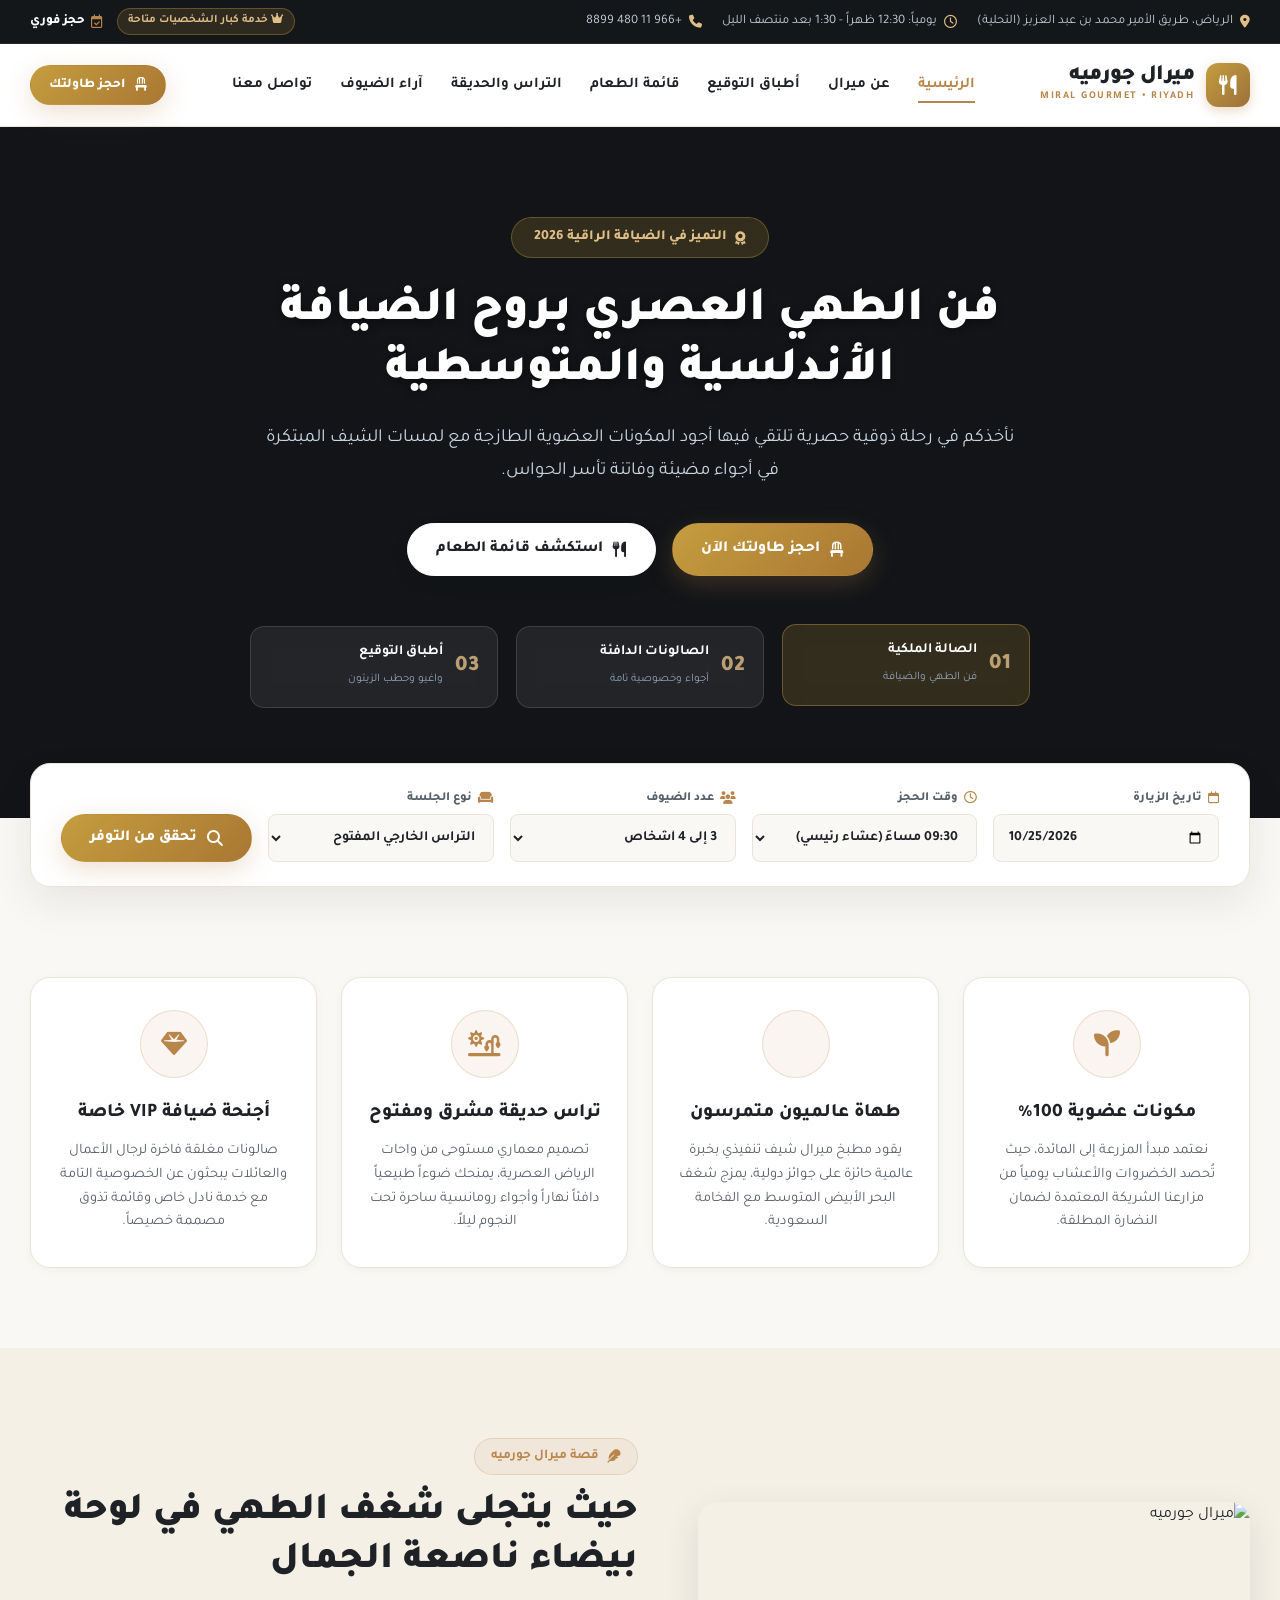
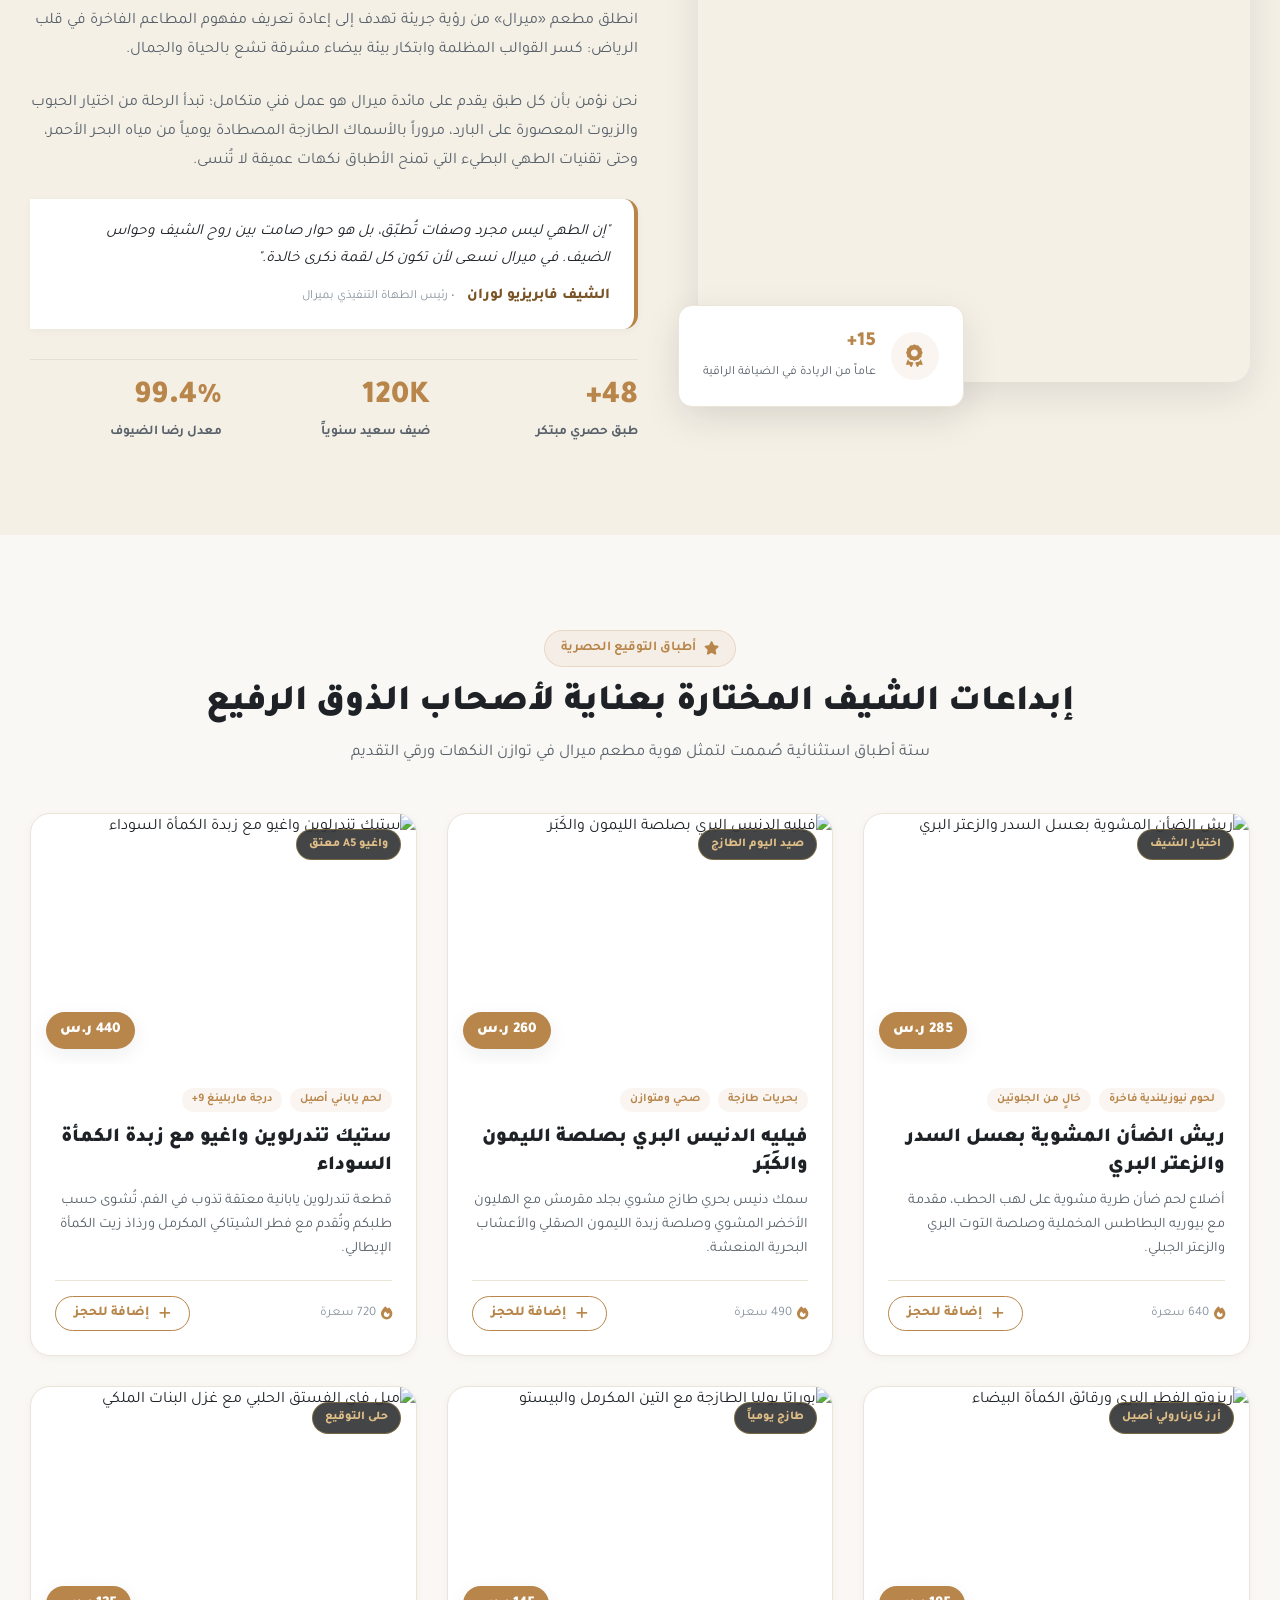
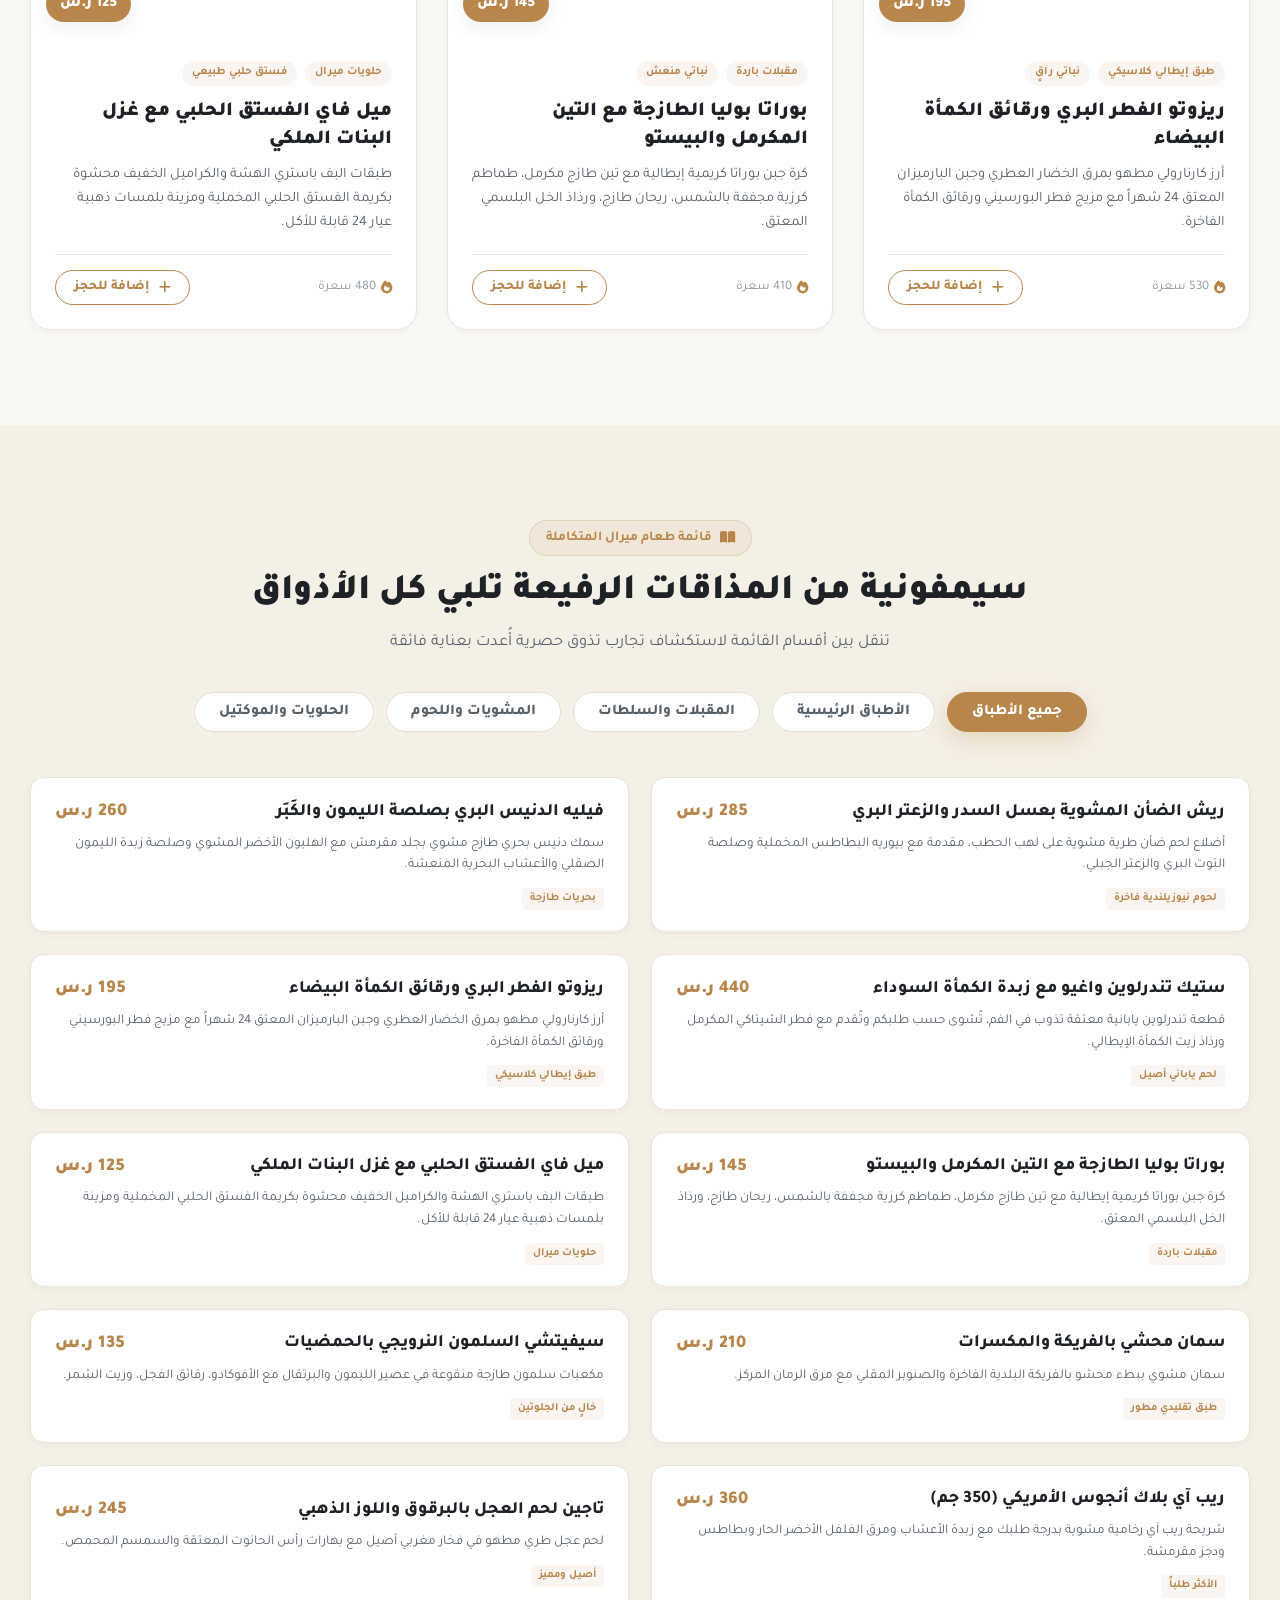
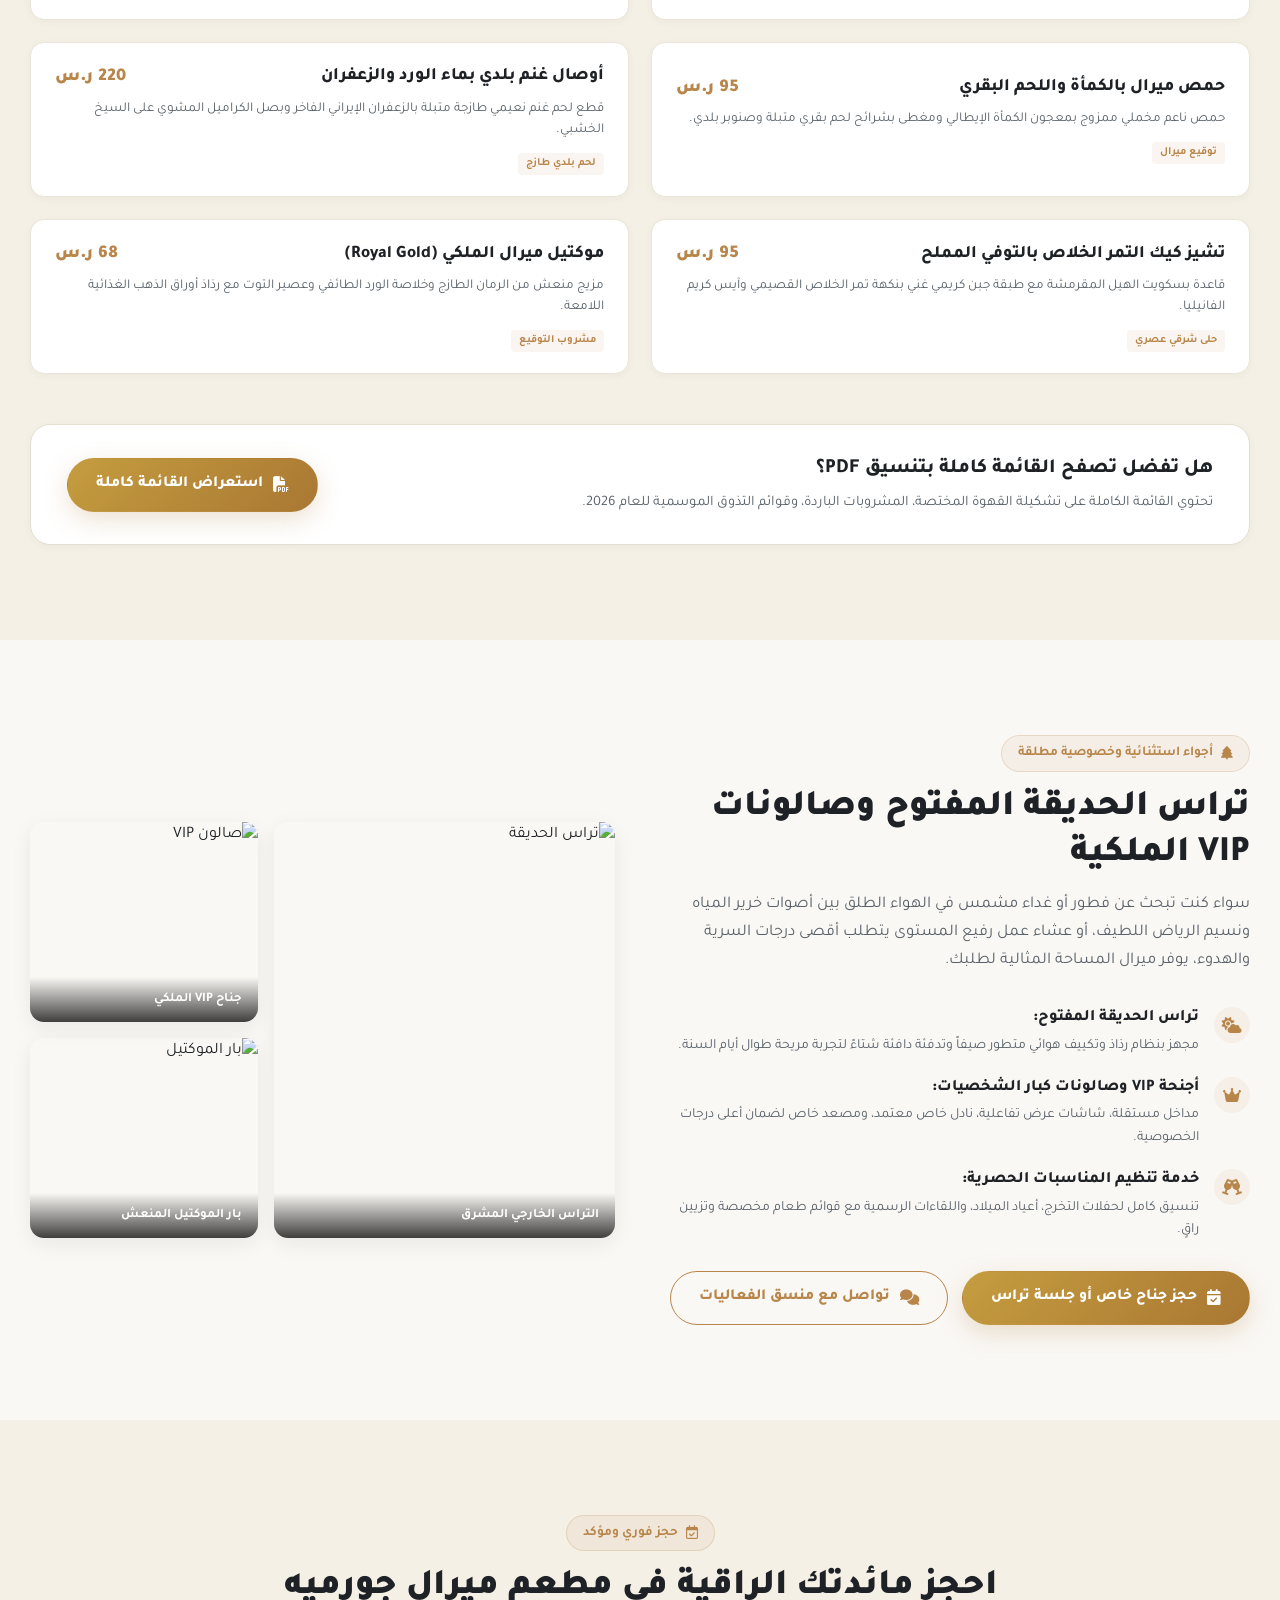
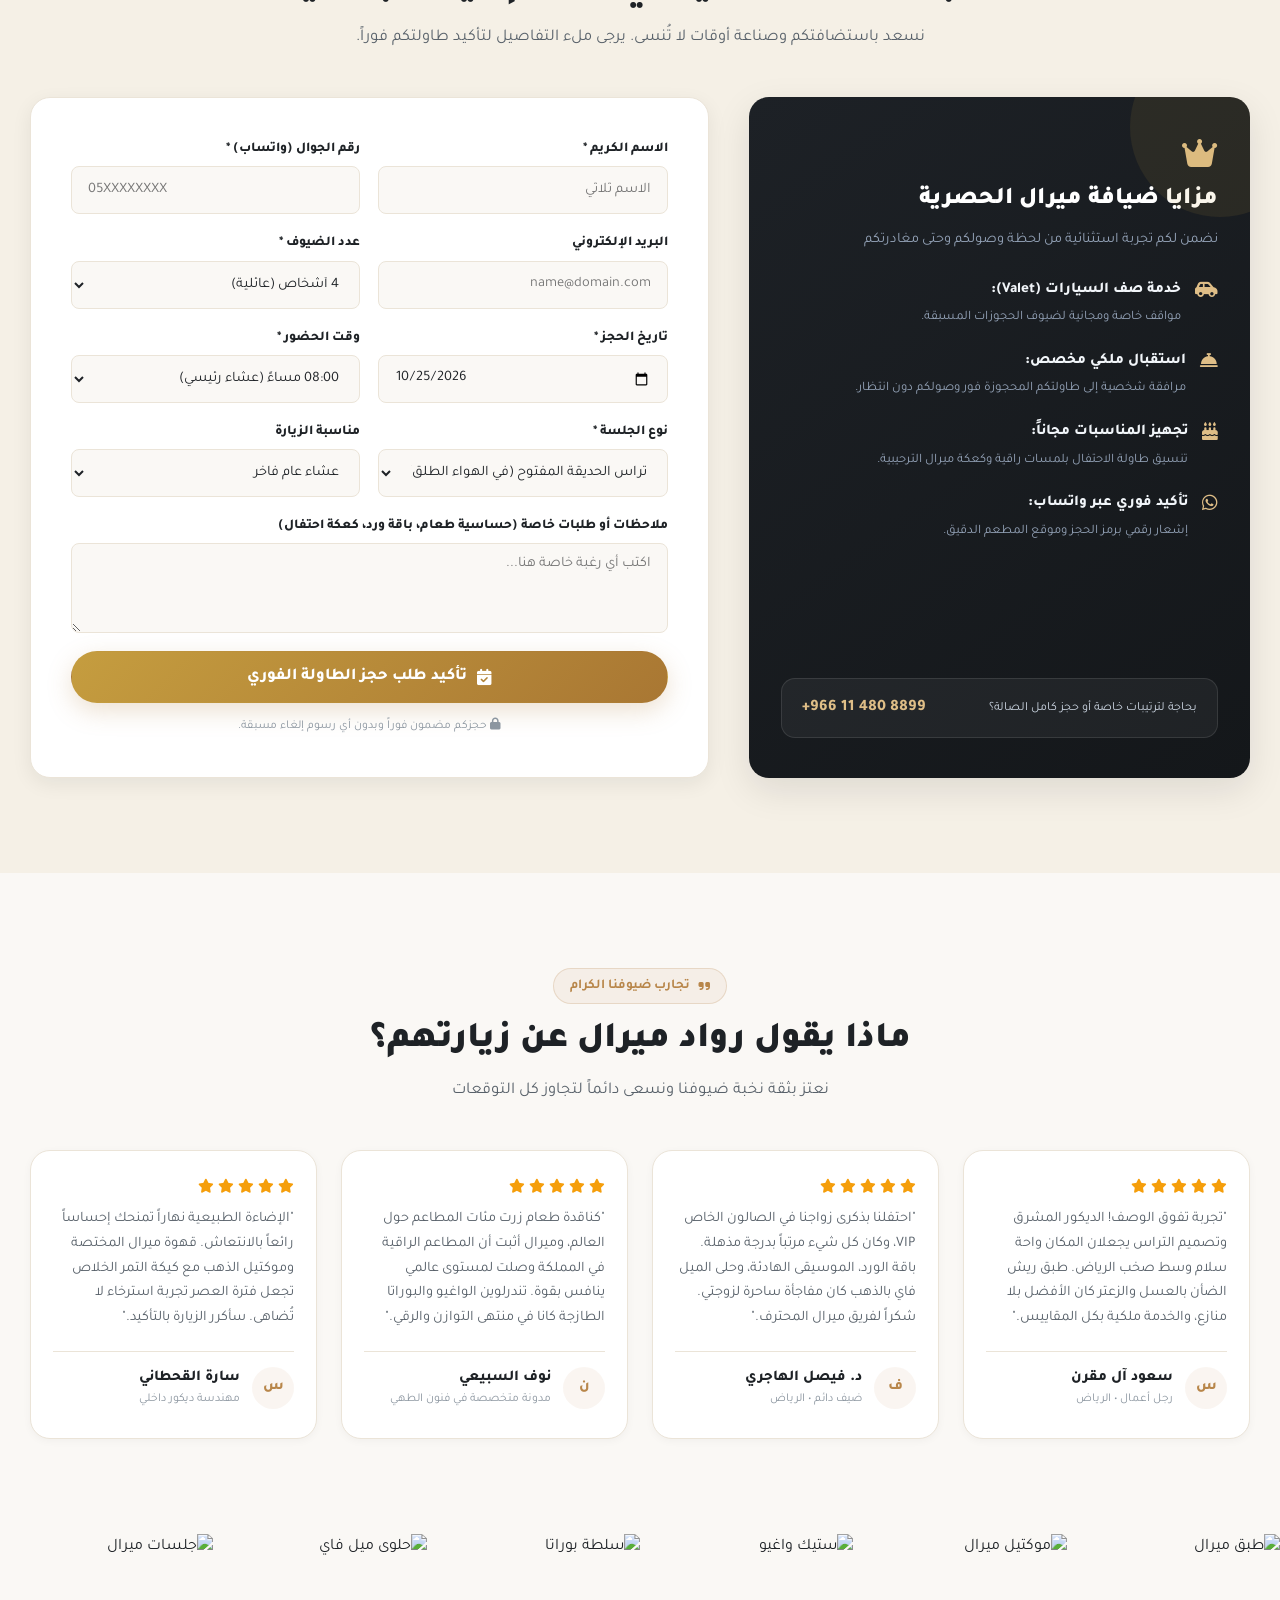
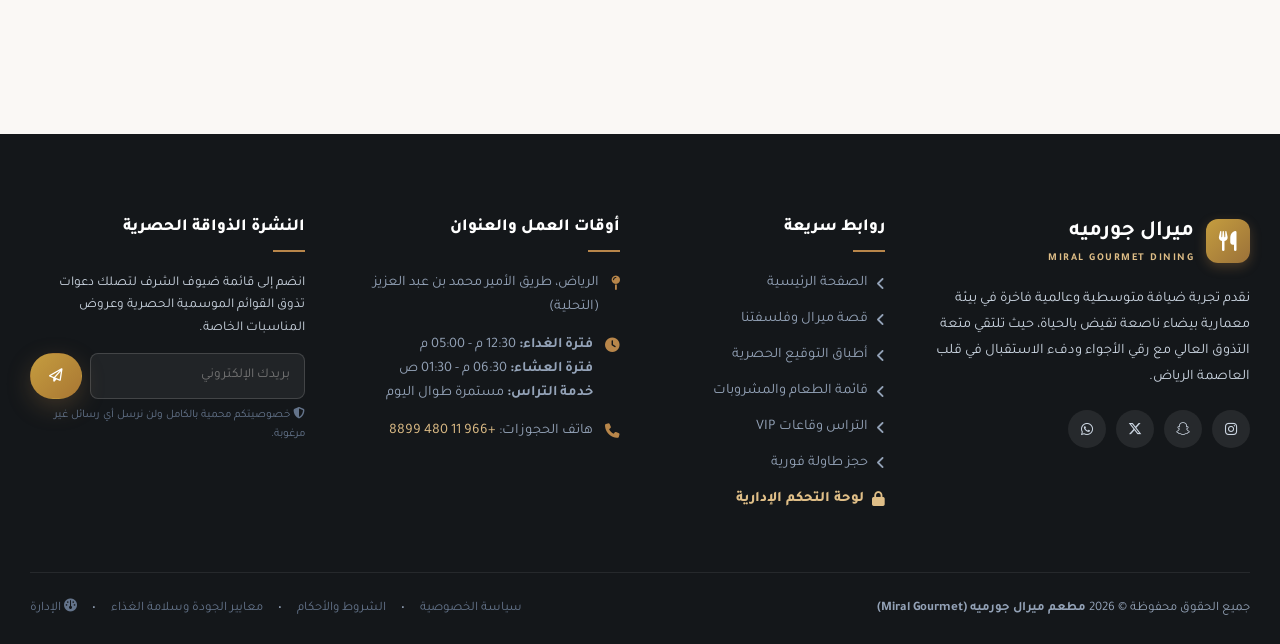
==== index.html @ 7bf791fa "feat: initial commit for miral gourmet website and admin cms" ====
<!DOCTYPE html>
<html lang="ar" dir="rtl">
<head>
  <meta charset="UTF-8">
  <meta name="viewport" content="width=device-width, initial-scale=1.0">
  <title>مطعم ميرال جورميه | فن الطهي العصري بروح الضيافة الأندلسية والمتوسطية بالرياض</title>
  <meta name="description" content="مطعم ميرال جورميه بالرياض، تجربة طهي راقية تجمع أطايب البحر الأبيض المتوسط مع فخامة الضيافة السعودية. لحوم معتقة، أطباق توقيع وتراس حديقة مشرق.">
  <link rel="stylesheet" href="https://cdnjs.cloudflare.com/ajax/libs/font-awesome/6.5.1/css/all.min.css">
  <link rel="stylesheet" href="css/style.css">
</head>
<body>

  
  <!-- Top Utility Bar -->
  <div class="top-bar">
    <div class="container top-bar-inner">
      <div class="top-info">
        <span class="top-info-item"><i class="fa-solid fa-location-dot"></i> <span class="sync-address">الرياض، طريق الأمير محمد بن عبد العزيز (التحلية)</span></span>
        <span class="top-info-item"><i class="fa-regular fa-clock"></i> <span class="sync-hours">يومياً: 12:30 ظهراً - 1:30 بعد منتصف الليل</span></span>
        <span class="top-info-item"><i class="fa-solid fa-phone"></i> <a href="tel:+966114808899" class="sync-phone">+966 11 480 8899</a></span>
      </div>
      <div class="top-actions">
        <span class="vip-badge"><i class="fa-solid fa-crown"></i> خدمة كبار الشخصيات متاحة</span>
        <a href="reservation.html" class="instant-book-link"><i class="fa-regular fa-calendar-check text-gold"></i> حجز فوري</a>
      </div>
    </div>
  </div>

  <!-- Main Navigation Header -->
  <header class="main-header">
    <div class="container nav-container">
      <a href="index.html" class="brand-logo">
        <div class="brand-icon"><i class="fa-solid fa-utensils"></i></div>
        <div class="brand-text">
          <h1>ميرال جورميه</h1>
          <span>MIRAL GOURMET • RIYADH</span>
        </div>
      </a>

      <nav class="nav-menu" id="navMenu">
        <a href="index.html" class="nav-link active">الرئيسية</a>
        <a href="about.html" class="nav-link ">عن ميرال</a>
        <a href="index.html#signatures" class="nav-link">أطباق التوقيع</a>
        <a href="menu.html" class="nav-link ">قائمة الطعام</a>
        <a href="index.html#terrace" class="nav-link">التراس والحديقة</a>
        <a href="index.html#reviews" class="nav-link">آراء الضيوف</a>
        <a href="contact.html" class="nav-link ">تواصل معنا</a>
      </nav>

      <div class="header-actions">
        <a href="reservation.html" class="btn btn-primary btn-sm"><i class="fa-solid fa-chair"></i> احجز طاولتك</a>
        <button class="mobile-toggle" onclick="toggleMobileMenu()" aria-label="القائمة">
          <i class="fa-solid fa-bars"></i>
        </button>
      </div>
    </div>
  </header>


  <!-- Hero Section -->
  <section class="hero-section" id="heroSection" style="background-image: url('https://images.unsplash.com/photo-1517248135467-4c7edcad34c4?auto=format&fit=crop&w=1920&q=85');">
    <div class="hero-overlay"></div>
    <div class="container hero-content">
      <div class="hero-badge">
        <i class="fa-solid fa-award"></i>
        <span>التميز في الضيافة الراقية 2026</span>
      </div>
      <h2 class="hero-title" id="heroTitle">فن الطهي العصري بروح الضيافة الأندلسية والمتوسطية</h2>
      <p class="hero-desc" id="heroDesc">
        نأخذكم في رحلة ذوقية حصرية تلتقي فيها أجود المكونات العضوية الطازجة مع لمسات الشيف المبتكرة في أجواء مضيئة وفاتنة تأسر الحواس.
      </p>
      <div class="hero-btns">
        <a href="#booking" class="btn btn-primary"><i class="fa-solid fa-chair"></i> احجز طاولتك الآن</a>
        <a href="menu.html" class="btn btn-white"><i class="fa-solid fa-utensils"></i> استكشف قائمة الطعام</a>
      </div>

      <!-- Hero Indicators -->
      <div class="hero-indicators">
        <div class="indicator-card active">
          <div class="indicator-num">01</div>
          <div class="indicator-text">
            <strong>الصالة الملكية</strong>
            <span>فن الطهي والضيافة</span>
          </div>
        </div>
        <div class="indicator-card">
          <div class="indicator-num">02</div>
          <div class="indicator-text">
            <strong>الصالونات الدافئة</strong>
            <span>أجواء وخصوصية تامة</span>
          </div>
        </div>
        <div class="indicator-card">
          <div class="indicator-num">03</div>
          <div class="indicator-text">
            <strong>أطباق التوقيع</strong>
            <span>واغيو وحطب الزيتون</span>
          </div>
        </div>
      </div>
    </div>
  </section>

  <!-- Quick Booking Ribbon Bar -->
  <div class="container quick-booking-bar">
    <div class="booking-bar-card">
      <form class="booking-bar-form" onsubmit="event.preventDefault(); window.location.href='reservation.html';">
        <div class="form-group-bar">
          <label><i class="fa-regular fa-calendar"></i> تاريخ الزيارة</label>
          <input type="date" class="form-control-bar" value="2026-10-25">
        </div>
        <div class="form-group-bar">
          <label><i class="fa-regular fa-clock"></i> وقت الحجز</label>
          <select class="form-control-bar">
            <option>01:00 ظهراً (غداء)</option>
            <option>03:30 عصراً</option>
            <option>07:30 مساءً (عشاء مبكر)</option>
            <option selected>09:30 مساءً (عشاء رئيسي)</option>
            <option>11:30 ليلاً (سهرة ميرال)</option>
          </select>
        </div>
        <div class="form-group-bar">
          <label><i class="fa-solid fa-users"></i> عدد الضيوف</label>
          <select class="form-control-bar">
            <option>شخصان (طاولة ثنائية)</option>
            <option selected>3 إلى 4 أشخاص</option>
            <option>5 إلى 6 أشخاص (عائلية)</option>
            <option>7 إلى 10 أشخاص (مجموعة)</option>
            <option>صالون خاص VIP (12+)</option>
          </select>
        </div>
        <div class="form-group-bar">
          <label><i class="fa-solid fa-couch"></i> نوع الجلسة</label>
          <select class="form-control-bar">
            <option selected>التراس الخارجي المفتوح</option>
            <option>الصالة الرئيسية المضيئة</option>
            <option>صالون VIP ملكي مغلق</option>
          </select>
        </div>
        <button type="submit" class="btn btn-primary" style="height:48px;">
          <i class="fa-solid fa-magnifying-glass"></i> تحقق من التوفر
        </button>
      </form>
    </div>
  </div>

  <!-- 4 Core Pillars -->
  <section class="pillars-section">
    <div class="container">
      <div class="pillars-grid">
        <div class="pillar-card">
          <div class="pillar-icon-box"><i class="fa-solid fa-seedling"></i></div>
          <h3>مكونات عضوية 100%</h3>
          <p>نعتمد مبدأ المزرعة إلى المائدة، حيث تُحصد الخضروات والأعشاب يومياً من مزارعنا الشريكة المعتمدة لضمان النضارة المطلقة.</p>
        </div>
        <div class="pillar-card">
          <div class="pillar-icon-box"><i class="fa-solid fa-hat-chef"></i></div>
          <h3>طهاة عالميون متمرسون</h3>
          <p>يقود مطبخ ميرال شيف تنفيذي بخبرة عالمية حائزة على جوائز دولية، يمزج شغف البحر الأبيض المتوسط مع الفخامة السعودية.</p>
        </div>
        <div class="pillar-card">
          <div class="pillar-icon-box"><i class="fa-solid fa-sun-plant-wilt"></i></div>
          <h3>تراس حديقة مشرق ومفتوح</h3>
          <p>تصميم معماري مستوحى من واحات الرياض العصرية، يمنحك ضوءاً طبيعياً دافئاً نهاراً وأجواء رومانسية ساحرة تحت النجوم ليلاً.</p>
        </div>
        <div class="pillar-card">
          <div class="pillar-icon-box"><i class="fa-solid fa-gem"></i></div>
          <h3>أجنحة ضيافة VIP خاصة</h3>
          <p>صالونات مغلقة فاخرة لرجال الأعمال والعائلات يبحثون عن الخصوصية التامة مع خدمة نادل خاص وقائمة تذوق مصممة خصيصاً.</p>
        </div>
      </div>
    </div>
  </section>

  <!-- Story / About Section -->
  <section class="story-section" id="about">
    <div class="container">
      <div class="story-grid">
        <!-- Visuals Column -->
        <div class="story-images">
          <img src="https://images.unsplash.com/photo-1555396273-367ea4eb4db5?auto=format&fit=crop&w=800&q=80" alt="ميرال جورميه" class="story-img-main" id="storyImage">
          <div class="story-img-badge">
            <div class="badge-icon"><i class="fa-solid fa-award"></i></div>
            <div class="badge-text">
              <strong>15+</strong>
              <span>عاماً من الريادة في الضيافة الراقية</span>
            </div>
          </div>
        </div>

        <!-- Content Column -->
        <div class="story-content">
          <span class="section-tag"><i class="fa-solid fa-feather"></i> قصة ميرال جورميه</span>
          <h2 id="storyTitle">حيث يتجلى شغف الطهي في لوحة بيضاء ناصعة الجمال</h2>
          <p class="story-text" id="storyP1">
            انطلق مطعم «ميرال» من رؤية جريئة تهدف إلى إعادة تعريف مفهوم المطاعم الفاخرة في قلب الرياض: كسر القوالب المظلمة وابتكار بيئة بيضاء مشرقة تشع بالحياة والجمال.
          </p>
          <p class="story-text" id="storyP2">
            نحن نؤمن بأن كل طبق يقدم على مائدة ميرال هو عمل فني متكامل؛ تبدأ الرحلة من اختيار الحبوب والزيوت المعصورة على البارد، مروراً بالأسماك الطازجة المصطادة يومياً من مياه البحر الأحمر، وحتى تقنيات الطهي البطيء التي تمنح الأطباق نكهات عميقة لا تُنسى.
          </p>

          <!-- Quote -->
          <div class="story-quote-card">
            <p>"إن الطهي ليس مجرد وصفات تُطبّق، بل هو حوار صامت بين روح الشيف وحواس الضيف. في ميرال نسعى لأن تكون كل لقمة ذكرى خالدة."</p>
            <div class="chef-info">
              <span class="chef-name">الشيف فابريزيو لوران</span>
              <span class="chef-title">• رئيس الطهاة التنفيذي بميرال</span>
            </div>
          </div>

          <!-- Stats -->
          <div class="stats-row">
            <div class="stat-item">
              <strong>48+</strong>
              <span>طبق حصري مبتكر</span>
            </div>
            <div class="stat-item">
              <strong>120K</strong>
              <span>ضيف سعيد سنوياً</span>
            </div>
            <div class="stat-item">
              <strong>99.4%</strong>
              <span>معدل رضا الضيوف</span>
            </div>
          </div>
        </div>
      </div>
    </div>
  </section>

  <!-- Signature Dishes Section -->
  <section class="signatures-section" id="signatures">
    <div class="container">
      <div class="text-center">
        <span class="section-tag"><i class="fa-solid fa-star"></i> أطباق التوقيع الحصرية</span>
        <h2 class="section-title">إبداعات الشيف المختارة بعناية لأصحاب الذوق الرفيع</h2>
        <p class="section-desc">ستة أطباق استثنائية صُممت لتمثل هوية مطعم ميرال في توازن النكهات ورقي التقديم</p>
      </div>

      <div class="signatures-grid" id="signaturesGrid">
        <!-- Loaded dynamically via miral-sync.js -->
      </div>
    </div>
  </section>

  <!-- Menu Section -->
  <section class="menu-section" id="menu">
    <div class="container">
      <div class="text-center">
        <span class="section-tag"><i class="fa-solid fa-book-open"></i> قائمة طعام ميرال المتكاملة</span>
        <h2 class="section-title">سيمفونية من المذاقات الرفيعة تلبي كل الأذواق</h2>
        <p class="section-desc">تنقل بين أقسام القائمة لاستكشاف تجارب تذوق حصرية أُعدت بعناية فائقة</p>
      </div>

      <!-- Categories Filter Tabs -->
      <div class="menu-tabs-wrapper" id="menuTabsNav">
        <!-- Loaded via miral-sync.js -->
      </div>

      <!-- Menu Items Grid -->
      <div class="menu-items-grid" id="menuItemsGrid">
        <!-- Loaded via miral-sync.js -->
      </div>

      <!-- PDF Download Banner -->
      <div class="menu-pdf-banner">
        <div class="menu-pdf-content">
          <h3>هل تفضل تصفح القائمة كاملة بتنسيق PDF؟</h3>
          <p>تحتوي القائمة الكاملة على تشكيلة القهوة المختصة، المشروبات الباردة، وقوائم التذوق الموسمية للعام 2026.</p>
        </div>
        <a href="menu.html" class="btn btn-primary"><i class="fa-solid fa-file-pdf"></i> استعراض القائمة كاملة</a>
      </div>
    </div>
  </section>

  <!-- Terrace & VIP Lounge Showcase -->
  <section class="terrace-section" id="terrace">
    <div class="container">
      <div class="terrace-grid">
        <div class="terrace-content">
          <span class="section-tag"><i class="fa-solid fa-tree"></i> أجواء استثنائية وخصوصية مطلقة</span>
          <h2 class="section-title">تراس الحديقة المفتوح وصالونات VIP الملكية</h2>
          <p class="section-desc" style="margin:0 0 20px 0;">
            سواء كنت تبحث عن فطور أو غداء مشمس في الهواء الطلق بين أصوات خرير المياه ونسيم الرياض اللطيف، أو عشاء عمل رفيع المستوى يتطلب أقصى درجات السرية والهدوء، يوفر ميرال المساحة المثالية لطلبك.
          </p>

          <div class="terrace-features-list">
            <div class="terrace-feature-item">
              <div class="terrace-feature-icon"><i class="fa-solid fa-cloud-sun"></i></div>
              <div class="terrace-feature-text">
                <strong>تراس الحديقة المفتوح:</strong>
                <p>مجهز بنظام رذاذ وتكييف هوائي متطور صيفاً وتدفئة دافئة شتاءً لتجربة مريحة طوال أيام السنة.</p>
              </div>
            </div>
            <div class="terrace-feature-item">
              <div class="terrace-feature-icon"><i class="fa-solid fa-crown"></i></div>
              <div class="terrace-feature-text">
                <strong>أجنحة VIP وصالونات كبار الشخصيات:</strong>
                <p>مداخل مستقلة، شاشات عرض تفاعلية، نادل خاص معتمد، ومصعد خاص لضمان أعلى درجات الخصوصية.</p>
              </div>
            </div>
            <div class="terrace-feature-item">
              <div class="terrace-feature-icon"><i class="fa-solid fa-champagne-glasses"></i></div>
              <div class="terrace-feature-text">
                <strong>خدمة تنظيم المناسبات الحصرية:</strong>
                <p>تنسيق كامل لحفلات التخرج، أعياد الميلاد، واللقاءات الرسمية مع قوائم طعام مخصصة وتزيين راقٍ.</p>
              </div>
            </div>
          </div>

          <div style="display:flex; gap:14px; flex-wrap:wrap;">
            <a href="reservation.html" class="btn btn-primary"><i class="fa-solid fa-calendar-check"></i> حجز جناح خاص أو جلسة تراس</a>
            <a href="contact.html" class="btn btn-outline"><i class="fa-solid fa-comments"></i> تواصل مع منسق الفعاليات</a>
          </div>
        </div>

        <div class="terrace-gallery">
          <div class="terrace-gallery-item">
            <img src="https://images.unsplash.com/photo-1517248135467-4c7edcad34c4?auto=format&fit=crop&w=800&q=80" alt="تراس الحديقة">
            <div class="gallery-caption">التراس الخارجي المشرق</div>
          </div>
          <div class="terrace-gallery-item">
            <img src="https://images.unsplash.com/photo-1552566626-52f8b828add9?auto=format&fit=crop&w=800&q=80" alt="صالون VIP">
            <div class="gallery-caption">جناح VIP الملكي</div>
          </div>
          <div class="terrace-gallery-item">
            <img src="https://images.unsplash.com/photo-1551024709-8f23befc6f87?auto=format&fit=crop&w=700&q=80" alt="بار الموكتيل">
            <div class="gallery-caption">بار الموكتيل المنعش</div>
          </div>
        </div>
      </div>
    </div>
  </section>

  <!-- Interactive Table Reservation Section -->
  <section class="reservation-section" id="booking">
    <div class="container">
      <div class="text-center">
        <span class="section-tag"><i class="fa-regular fa-calendar-check"></i> حجز فوري ومؤكد</span>
        <h2 class="section-title">احجز مائدتك الراقية في مطعم ميرال جورميه</h2>
        <p class="section-desc">نسعد باستضافتكم وصناعة أوقات لا تُنسى. يرجى ملء التفاصيل لتأكيد طاولتكم فوراً.</p>
      </div>

      <div class="reservation-grid">
        <!-- Left: Perks Card -->
        <div class="vip-perks-card">
          <div>
            <div class="vip-perks-header">
              <i class="fa-solid fa-crown" style="font-size:32px; color:var(--primary-light); margin-bottom:12px;"></i>
              <h3>مزايا ضيافة ميرال الحصرية</h3>
              <p>نضمن لكم تجربة استثنائية من لحظة وصولكم وحتى مغادرتكم</p>
            </div>
            <div class="vip-perks-list">
              <div class="vip-perk-item">
                <i class="fa-solid fa-car-side"></i>
                <div>
                  <strong>خدمة صف السيارات (Valet):</strong>
                  <span>مواقف خاصة ومجانية لضيوف الحجوزات المسبقة.</span>
                </div>
              </div>
              <div class="vip-perk-item">
                <i class="fa-solid fa-bell-concierge"></i>
                <div>
                  <strong>استقبال ملكي مخصص:</strong>
                  <span>مرافقة شخصية إلى طاولتكم المحجوزة فور وصولكم دون انتظار.</span>
                </div>
              </div>
              <div class="vip-perk-item">
                <i class="fa-solid fa-cake-candles"></i>
                <div>
                  <strong>تجهيز المناسبات مجاناً:</strong>
                  <span>تنسيق طاولة الاحتفال بلمسات راقية وكعكة ميرال الترحيبية.</span>
                </div>
              </div>
              <div class="vip-perk-item">
                <i class="fa-brands fa-whatsapp"></i>
                <div>
                  <strong>تأكيد فوري عبر واتساب:</strong>
                  <span>إشعار رقمي برمز الحجز وموقع المطعم الدقيق.</span>
                </div>
              </div>
            </div>
          </div>

          <div class="vip-call-box">
            <span>بحاجة لترتيبات خاصة أو حجز كامل الصالة؟</span>
            <a href="tel:+966114808899" class="sync-phone">+966 11 480 8899</a>
          </div>
        </div>

        <!-- Right: Booking Form -->
        <div class="booking-form-card">
          <form onsubmit="handleBookingSubmit(event)">
            <div class="booking-form-grid">
              <div class="form-group">
                <label>الاسم الكريم *</label>
                <input type="text" name="name" class="form-control" placeholder="الاسم ثلاثي" required>
              </div>
              <div class="form-group">
                <label>رقم الجوال (واتساب) *</label>
                <input type="tel" name="phone" class="form-control" placeholder="05XXXXXXXX" required>
              </div>
              <div class="form-group">
                <label>البريد الإلكتروني</label>
                <input type="email" name="email" class="form-control" placeholder="name@domain.com">
              </div>
              <div class="form-group">
                <label>عدد الضيوف *</label>
                <select name="guests" class="form-control" required>
                  <option value="شخصان (طاولة ثنائية)">شخصان (طاولة ثنائية)</option>
                  <option value="4 أشخاص (عائلية)" selected>4 أشخاص (عائلية)</option>
                  <option value="6 أشخاص">6 أشخاص</option>
                  <option value="8 أشخاص (مجموعة)">8 أشخاص (مجموعة)</option>
                  <option value="12 شخصاً فما فوق (صالون VIP)">12 شخصاً فما فوق (صالون VIP)</option>
                </select>
              </div>
              <div class="form-group">
                <label>تاريخ الحجز *</label>
                <input type="date" name="date" class="form-control" value="2026-10-25" required>
              </div>
              <div class="form-group">
                <label>وقت الحضور *</label>
                <select name="time" class="form-control" required>
                  <option>01:00 ظهراً (فترة الغداء)</option>
                  <option>03:30 عصراً</option>
                  <option selected>08:00 مساءً (عشاء رئيسي)</option>
                  <option>10:00 مساءً</option>
                  <option>11:30 ليلاً (سهرة ميرال)</option>
                </select>
              </div>
              <div class="form-group">
                <label>نوع الجلسة *</label>
                <select name="seating" class="form-control">
                  <option selected>تراس الحديقة المفتوح (في الهواء الطلق)</option>
                  <option>الصالة الرئيسية المضيئة</option>
                  <option>صالون VIP كبار الشخصيات</option>
                </select>
              </div>
              <div class="form-group">
                <label>مناسبة الزيارة</label>
                <select name="occasion" class="form-control">
                  <option selected>عشاء عام فاخر</option>
                  <option>عيد ميلاد / ذكرى زواج</option>
                  <option>عشاء عمل رسمي</option>
                  <option>احتفال تخرج أو ترقية</option>
                </select>
              </div>
              <div class="form-group form-full">
                <label>ملاحظات أو طلبات خاصة (حساسية طعام، باقة ورد، كعكة احتفال)</label>
                <textarea name="notes" id="bookingNotes" class="form-control" placeholder="اكتب أي رغبة خاصة هنا..."></textarea>
              </div>
              <div class="form-group form-full">
                <button type="submit" class="btn btn-primary" style="width:100%; height:52px; font-size:16.5px;">
                  <i class="fa-solid fa-calendar-check"></i> تأكيد طلب حجز الطاولة الفوري
                </button>
                <span style="font-size:12px; color:var(--text-muted); text-align:center; margin-top:8px; display:block;">
                  <i class="fa-solid fa-lock"></i> حجزكم مضمون فوراً وبدون أي رسوم إلغاء مسبقة.
                </span>
              </div>
            </div>
          </form>
        </div>
      </div>
    </div>
  </section>

  <!-- Guest Reviews Section -->
  <section class="reviews-section" id="reviews">
    <div class="container">
      <div class="text-center">
        <span class="section-tag"><i class="fa-solid fa-quote-right"></i> تجارب ضيوفنا الكرام</span>
        <h2 class="section-title">ماذا يقول رواد ميرال عن زيارتهم؟</h2>
        <p class="section-desc">نعتز بثقة نخبة ضيوفنا ونسعى دائماً لتجاوز كل التوقعات</p>
      </div>

      <div class="reviews-grid">
        <div class="review-card">
          <div class="review-stars">
            <i class="fa-solid fa-star"></i><i class="fa-solid fa-star"></i><i class="fa-solid fa-star"></i><i class="fa-solid fa-star"></i><i class="fa-solid fa-star"></i>
          </div>
          <p class="review-text">
            "تجربة تفوق الوصف! الديكور المشرق وتصميم التراس يجعلان المكان واحة سلام وسط صخب الرياض. طبق ريش الضأن بالعسل والزعتر كان الأفضل بلا منازع، والخدمة ملكية بكل المقاييس."
          </p>
          <div class="reviewer-info">
            <div class="reviewer-avatar">س</div>
            <div>
              <div class="reviewer-name">سعود آل مقرن</div>
              <div class="reviewer-title">رجل أعمال • الرياض</div>
            </div>
          </div>
        </div>

        <div class="review-card">
          <div class="review-stars">
            <i class="fa-solid fa-star"></i><i class="fa-solid fa-star"></i><i class="fa-solid fa-star"></i><i class="fa-solid fa-star"></i><i class="fa-solid fa-star"></i>
          </div>
          <p class="review-text">
            "احتفلنا بذكرى زواجنا في الصالون الخاص VIP، وكان كل شيء مرتباً بدرجة مذهلة. باقة الورد، الموسيقى الهادئة، وحلى الميل فاي بالذهب كان مفاجأة ساحرة لزوجتي. شكراً لفريق ميرال المحترف."
          </p>
          <div class="reviewer-info">
            <div class="reviewer-avatar">ف</div>
            <div>
              <div class="reviewer-name">د. فيصل الهاجري</div>
              <div class="reviewer-title">ضيف دائم • الرياض</div>
            </div>
          </div>
        </div>

        <div class="review-card">
          <div class="review-stars">
            <i class="fa-solid fa-star"></i><i class="fa-solid fa-star"></i><i class="fa-solid fa-star"></i><i class="fa-solid fa-star"></i><i class="fa-solid fa-star"></i>
          </div>
          <p class="review-text">
            "كناقدة طعام زرت مئات المطاعم حول العالم، وميرال أثبت أن المطاعم الراقية في المملكة وصلت لمستوى عالمي ينافس بقوة. تندرلوين الواغيو والبوراتا الطازجة كانا في منتهى التوازن والرقي."
          </p>
          <div class="reviewer-info">
            <div class="reviewer-avatar">ن</div>
            <div>
              <div class="reviewer-name">نوف السبيعي</div>
              <div class="reviewer-title">مدونة متخصصة في فنون الطهي</div>
            </div>
          </div>
        </div>

        <div class="review-card">
          <div class="review-stars">
            <i class="fa-solid fa-star"></i><i class="fa-solid fa-star"></i><i class="fa-solid fa-star"></i><i class="fa-solid fa-star"></i><i class="fa-solid fa-star"></i>
          </div>
          <p class="review-text">
            "الإضاءة الطبيعية نهاراً تمنحك إحساساً رائعاً بالانتعاش. قهوة ميرال المختصة وموكتيل الذهب مع كيكة التمر الخلاص تجعل فترة العصر تجربة استرخاء لا تُضاهى. سأكرر الزيارة بالتأكيد."
          </p>
          <div class="reviewer-info">
            <div class="reviewer-avatar">س</div>
            <div>
              <div class="reviewer-name">سارة القحطاني</div>
              <div class="reviewer-title">مهندسة ديكور داخلي</div>
            </div>
          </div>
        </div>
      </div>
    </div>
  </section>

  <!-- Culinary Gallery Strip -->
  <div class="gallery-strip">
    <div class="gallery-strip-item">
      <img src="https://images.unsplash.com/photo-1544025162-d76694265947?auto=format&fit=crop&w=600&q=80" alt="طبق ميرال">
      <div class="gallery-strip-overlay"><i class="fa-brands fa-instagram"></i></div>
    </div>
    <div class="gallery-strip-item">
      <img src="https://images.unsplash.com/photo-1551024709-8f23befc6f87?auto=format&fit=crop&w=600&q=80" alt="موكتيل ميرال">
      <div class="gallery-strip-overlay"><i class="fa-brands fa-instagram"></i></div>
    </div>
    <div class="gallery-strip-item">
      <img src="https://images.unsplash.com/photo-1558030006-450675393462?auto=format&fit=crop&w=600&q=80" alt="ستيك واغيو">
      <div class="gallery-strip-overlay"><i class="fa-brands fa-instagram"></i></div>
    </div>
    <div class="gallery-strip-item">
      <img src="https://images.unsplash.com/photo-1540420773420-3366772f4999?auto=format&fit=crop&w=600&q=80" alt="سلطة بوراتا">
      <div class="gallery-strip-overlay"><i class="fa-brands fa-instagram"></i></div>
    </div>
    <div class="gallery-strip-item">
      <img src="https://images.unsplash.com/photo-1587314168485-3236d6710814?auto=format&fit=crop&w=600&q=80" alt="حلوى ميل فاي">
      <div class="gallery-strip-overlay"><i class="fa-brands fa-instagram"></i></div>
    </div>
    <div class="gallery-strip-item">
      <img src="https://images.unsplash.com/photo-1517248135467-4c7edcad34c4?auto=format&fit=crop&w=600&q=80" alt="جلسات ميرال">
      <div class="gallery-strip-overlay"><i class="fa-brands fa-instagram"></i></div>
    </div>
  </div>

  
  <!-- Main Footer -->
  <footer class="main-footer">
    <div class="container">
      <div class="footer-grid">
        <!-- Col 1: About -->
        <div class="footer-col footer-about">
          <div class="brand-logo" style="margin-bottom:18px;">
            <div class="brand-icon"><i class="fa-solid fa-utensils"></i></div>
            <div class="brand-text">
              <h2 style="font-size:22px; color:#fff;">ميرال جورميه</h2>
              <span style="color:var(--primary-light);">MIRAL GOURMET DINING</span>
            </div>
          </div>
          <p>
            نقدم تجربة ضيافة متوسطية وعالمية فاخرة في بيئة معمارية بيضاء ناصعة تفيض بالحياة، حيث تلتقي متعة التذوق العالي مع رقي الأجواء ودفء الاستقبال في قلب العاصمة الرياض.
          </p>
          <div class="footer-social">
            <a href="#" class="social-icon-btn" aria-label="Instagram"><i class="fa-brands fa-instagram"></i></a>
            <a href="#" class="social-icon-btn" aria-label="Snapchat"><i class="fa-brands fa-snapchat"></i></a>
            <a href="#" class="social-icon-btn" aria-label="Twitter X"><i class="fa-brands fa-x-twitter"></i></a>
            <a href="https://wa.me/966114808899" class="social-icon-btn" aria-label="WhatsApp"><i class="fa-brands fa-whatsapp"></i></a>
          </div>
        </div>

        <!-- Col 2: Quick Links -->
        <div class="footer-col">
          <h4>روابط سريعة</h4>
          <div class="footer-links">
            <a href="index.html"><i class="fa-solid fa-angle-left"></i> الصفحة الرئيسية</a>
            <a href="about.html"><i class="fa-solid fa-angle-left"></i> قصة ميرال وفلسفتنا</a>
            <a href="index.html#signatures"><i class="fa-solid fa-angle-left"></i> أطباق التوقيع الحصرية</a>
            <a href="menu.html"><i class="fa-solid fa-angle-left"></i> قائمة الطعام والمشروبات</a>
            <a href="index.html#terrace"><i class="fa-solid fa-angle-left"></i> التراس وقاعات VIP</a>
            <a href="reservation.html"><i class="fa-solid fa-angle-left"></i> حجز طاولة فورية</a>
            <a href="admin/index.html" style="color:var(--primary-light); font-weight:800;"><i class="fa-solid fa-lock"></i> لوحة التحكم الإدارية</a>
          </div>
        </div>

        <!-- Col 3: Hours & Location -->
        <div class="footer-col">
          <h4>أوقات العمل والعنوان</h4>
          <div class="footer-contact-list">
            <div class="contact-row">
              <i class="fa-solid fa-map-pin"></i>
              <span class="sync-address">الرياض، حي السليمانية، طريق التحلية، مجمع ميرال للضيافة</span>
            </div>
            <div class="contact-row">
              <i class="fa-solid fa-clock"></i>
              <div>
                <strong>فترة الغداء:</strong> 12:30 م - 05:00 م<br>
                <strong>فترة العشاء:</strong> 06:30 م - 01:30 ص<br>
                <strong>خدمة التراس:</strong> مستمرة طوال اليوم
              </div>
            </div>
            <div class="contact-row">
              <i class="fa-solid fa-phone"></i>
              <span>هاتف الحجوزات: <a href="tel:+966114808899" class="sync-phone" style="color:#dfbe87;">+966 11 480 8899</a></span>
            </div>
          </div>
        </div>

        <!-- Col 4: Newsletter -->
        <div class="footer-col">
          <h4>النشرة الذواقة الحصرية</h4>
          <p style="font-size:13.5px; margin-bottom:14px; color:#cbd5e1;">
            انضم إلى قائمة ضيوف الشرف لتصلك دعوات تذوق القوائم الموسمية الحصرية وعروض المناسبات الخاصة.
          </p>
          <form class="newsletter-form" onsubmit="event.preventDefault(); showToast('تم الاشتراك بنجاح في النشرة الذواقة!'); this.reset();">
            <input type="email" class="newsletter-input" placeholder="بريدك الإلكتروني" required>
            <button type="submit" class="btn btn-primary btn-sm"><i class="fa-regular fa-paper-plane"></i></button>
          </form>
          <span style="font-size:11.5px; color:#64748b; margin-top:8px; display:block;">
            <i class="fa-solid fa-shield-halved"></i> خصوصيتكم محمية بالكامل ولن نرسل أي رسائل غير مرغوبة.
          </span>
        </div>
      </div>

      <!-- Bottom Bar -->
      <div class="footer-bottom">
        <div>
          جميع الحقوق محفوظة © 2026 <strong>مطعم ميرال جورميه (Miral Gourmet)</strong>
        </div>
        <div class="footer-bottom-links">
          <a href="#">سياسة الخصوصية</a>
          <span>•</span>
          <a href="#">الشروط والأحكام</a>
          <span>•</span>
          <a href="#">معايير الجودة وسلامة الغذاء</a>
          <span>•</span>
          <a href="admin/index.html" class="text-gold"><i class="fa-solid fa-gauge"></i> الإدارة</a>
        </div>
      </div>
    </div>
  </footer>

  <!-- Booking Confirmation Modal -->
  <div class="modal-backdrop" id="bookingConfirmationModal">
    <div class="modal-box">
      <div class="modal-icon"><i class="fa-solid fa-circle-check"></i></div>
      <h3 class="modal-title">تم استلام طلب الحجز بنجاح!</h3>
      <p class="modal-desc" id="modalBookingDesc">
        شكراً لاختياركم مطعم ميرال جورميه. تم تأكيد بيانات حجزكم بنجاح وسيتواصل معكم فريق الاستقبال لتجهيز طاولتكم بأرقى مستوى.
      </p>
      <button class="btn btn-primary" onclick="closeModal()" style="width:100%;">
        <i class="fa-solid fa-check"></i> حسناً، رائع
      </button>
    </div>
  </div>

  <script src="js/miral-sync.js"></script>
  <script src="js/main.js"></script>


</body>
</html>
---- css/style.css ----
/* ==========================================================================
   MIRAL GOURMET & RISTORANTE (ميرال جورميه)
   Luxury Mediterranean & Andalusian Dining Experience
   Theme: Warm Ivory Cream & Refined Gold Amber
   ========================================================================== */

@import url('https://fonts.googleapis.com/css2?family=Cairo:wght@400;600;700;800;900&family=Tajawal:wght@300;400;500;700;800;900&display=swap');

:root {
  --primary: #b8864a;
  --primary-hover: #9e6f36;
  --primary-dark: #7a5426;
  --primary-light: #dfbe87;
  --primary-subtle: rgba(184, 134, 74, 0.08);
  --primary-border: rgba(184, 134, 74, 0.22);
  
  --dark: #14171a;
  --dark-surface: #1e2227;
  --dark-card: #252a30;
  
  --bg-main: #faf8f5;
  --bg-subtle: #f5f0e6;
  --card-bg: #ffffff;
  
  --text-main: #1e2226;
  --text-secondary: #58616a;
  --text-muted: #8c96a0;
  --text-light: #f8fafc;
  
  --border-light: #ebe4d8;
  --border-card: #e5ded1;
  
  --shadow-sm: 0 2px 8px rgba(20, 23, 26, 0.04);
  --shadow-md: 0 6px 20px rgba(20, 23, 26, 0.07);
  --shadow-lg: 0 12px 36px rgba(20, 23, 26, 0.1);
  --shadow-gold: 0 8px 24px rgba(184, 134, 74, 0.25);
  
  --radius-sm: 8px;
  --radius-md: 14px;
  --radius-lg: 20px;
  --radius-pill: 9999px;
  
  --transition: all 0.3s cubic-bezier(0.16, 1, 0.3, 1);
}

/* Reset & Box Sizing */
*, *::before, *::after {
  box-sizing: border-box;
  margin: 0;
  padding: 0;
}

html {
  font-family: 'Tajawal', 'Cairo', sans-serif;
  direction: rtl;
  scroll-behavior: smooth;
  font-size: 16px;
  color: var(--text-main);
  background-color: var(--bg-main);
}

body {
  overflow-x: hidden;
  line-height: 1.65;
  -webkit-font-smoothing: antialiased;
}

a {
  text-decoration: none;
  color: inherit;
  transition: var(--transition);
}

ul {
  list-style: none;
}

img {
  max-width: 100%;
  height: auto;
  display: block;
}

button, input, select, textarea {
  font-family: inherit;
  font-size: inherit;
}

/* Container */
.container {
  width: 100%;
  max-width: 1260px;
  margin-left: auto;
  margin-right: auto;
  padding-left: 20px;
  padding-right: 20px;
}

/* Typography & Utilities */
.text-gold { color: var(--primary); }
.text-muted { color: var(--text-muted); }
.text-center { text-align: center; }
.fw-bold { font-weight: 700; }
.fw-black { font-weight: 900; }

.section-tag {
  display: inline-flex;
  align-items: center;
  gap: 8px;
  padding: 6px 16px;
  border-radius: var(--radius-pill);
  background: var(--primary-subtle);
  border: 1px solid var(--primary-border);
  color: var(--primary);
  font-size: 13.5px;
  font-weight: 700;
  margin-bottom: 14px;
}

.section-title {
  font-size: 36px;
  font-weight: 900;
  color: var(--text-main);
  line-height: 1.3;
  margin-bottom: 12px;
}

.section-desc {
  font-size: 16.5px;
  color: var(--text-secondary);
  max-width: 680px;
  margin-left: auto;
  margin-right: auto;
  line-height: 1.7;
}

/* Buttons */
.btn {
  display: inline-flex;
  align-items: center;
  justify-content: center;
  gap: 10px;
  padding: 13px 28px;
  font-weight: 800;
  font-size: 15.5px;
  border-radius: var(--radius-pill);
  cursor: pointer;
  transition: var(--transition);
  border: 1px solid transparent;
}

.btn-primary {
  background: linear-gradient(135deg, #c59d3f, #a97733);
  color: #fff;
  box-shadow: var(--shadow-gold);
}

.btn-primary:hover {
  background: linear-gradient(135deg, #d3ab4d, #b8864a);
  transform: translateY(-2px);
  box-shadow: 0 10px 28px rgba(184, 134, 74, 0.35);
  color: #fff;
}

.btn-outline {
  background: transparent;
  border-color: var(--primary);
  color: var(--primary);
}

.btn-outline:hover {
  background: var(--primary);
  color: #fff;
  transform: translateY(-2px);
}

.btn-white {
  background: #ffffff;
  color: var(--text-main);
  border-color: #ffffff;
  box-shadow: var(--shadow-md);
}

.btn-white:hover {
  background: var(--bg-subtle);
  color: var(--primary-hover);
  transform: translateY(-2px);
}

.btn-sm {
  padding: 8px 18px;
  font-size: 13.5px;
}

/* ==========================================================================
   TOP BAR
   ========================================================================== */
.top-bar {
  background: var(--dark);
  color: #c2cbd5;
  font-size: 13px;
  border-bottom: 1px solid rgba(255, 255, 255, 0.08);
  padding: 8px 0;
}

.top-bar-inner {
  display: flex;
  align-items: center;
  justify-content: space-between;
  flex-wrap: wrap;
  gap: 12px;
}

.top-info {
  display: flex;
  align-items: center;
  gap: 20px;
  flex-wrap: wrap;
}

.top-info-item {
  display: inline-flex;
  align-items: center;
  gap: 7px;
}

.top-info-item i {
  color: var(--primary-light);
  font-size: 13px;
}

.top-actions {
  display: flex;
  align-items: center;
  gap: 15px;
}

.vip-badge {
  background: rgba(197, 157, 63, 0.15);
  border: 1px solid rgba(197, 157, 63, 0.35);
  color: #dfbe87;
  font-size: 11.5px;
  font-weight: 700;
  padding: 3px 10px;
  border-radius: var(--radius-pill);
}

.instant-book-link {
  color: #ffffff;
  font-weight: 800;
  display: inline-flex;
  align-items: center;
  gap: 6px;
  transition: var(--transition);
}

.instant-book-link:hover {
  color: var(--primary-light);
}

/* ==========================================================================
   MAIN NAVBAR
   ========================================================================== */
.main-header {
  position: sticky;
  top: 0;
  z-index: 999;
  background: rgba(255, 255, 255, 0.94);
  backdrop-filter: blur(14px);
  -webkit-backdrop-filter: blur(14px);
  border-bottom: 1px solid var(--border-light);
  transition: var(--transition);
}

.header-scrolled {
  box-shadow: 0 4px 20px rgba(0, 0, 0, 0.06);
}

.nav-container {
  display: flex;
  align-items: center;
  justify-content: space-between;
  height: 82px;
}

.brand-logo {
  display: flex;
  align-items: center;
  gap: 12px;
}

.brand-icon {
  width: 44px;
  height: 44px;
  background: linear-gradient(135deg, #c59d3f, #9b7139);
  border-radius: 12px;
  display: flex;
  align-items: center;
  justify-content: center;
  color: #fff;
  font-size: 20px;
  box-shadow: 0 4px 12px rgba(184, 134, 74, 0.3);
}

.brand-text h1 {
  font-size: 22px;
  font-weight: 900;
  color: var(--text-main);
  line-height: 1.1;
  letter-spacing: -0.5px;
}

.brand-text span {
  font-size: 10.5px;
  font-weight: 700;
  color: var(--primary);
  letter-spacing: 1.5px;
  display: block;
}

.nav-menu {
  display: flex;
  align-items: center;
  gap: 28px;
}

.nav-link {
  font-size: 15px;
  font-weight: 700;
  color: var(--text-main);
  position: relative;
  padding: 6px 0;
}

.nav-link::after {
  content: '';
  position: absolute;
  bottom: 0;
  right: 0;
  width: 0;
  height: 2px;
  background: var(--primary);
  transition: var(--transition);
}

.nav-link:hover, .nav-link.active {
  color: var(--primary);
}

.nav-link:hover::after, .nav-link.active::after {
  width: 100%;
}

.header-actions {
  display: flex;
  align-items: center;
  gap: 14px;
}

.mobile-toggle {
  display: none;
  background: none;
  border: none;
  font-size: 24px;
  color: var(--text-main);
  cursor: pointer;
}

/* ==========================================================================
   HERO SECTION
   ========================================================================== */
.hero-section {
  position: relative;
  min-height: 650px;
  display: flex;
  align-items: center;
  background-color: var(--dark);
  background-size: cover;
  background-position: center;
  overflow: hidden;
  padding: 90px 0 110px;
}

.hero-overlay {
  position: absolute;
  inset: 0;
  background: linear-gradient(180deg, rgba(18, 20, 23, 0.82) 0%, rgba(18, 20, 23, 0.88) 100%);
}

.hero-content {
  position: relative;
  z-index: 2;
  text-align: center;
  max-width: 880px;
  margin: 0 auto;
}

.hero-badge {
  display: inline-flex;
  align-items: center;
  gap: 8px;
  padding: 8px 22px;
  border-radius: var(--radius-pill);
  background: rgba(197, 157, 63, 0.18);
  border: 1px solid rgba(197, 157, 63, 0.35);
  color: #dfbe87;
  font-size: 14px;
  font-weight: 800;
  margin-bottom: 24px;
}

.hero-title {
  font-size: 48px;
  font-weight: 900;
  color: #ffffff;
  line-height: 1.25;
  margin-bottom: 20px;
  text-shadow: 0 2px 10px rgba(0, 0, 0, 0.4);
}

.hero-desc {
  font-size: 18.5px;
  color: #cbd5e1;
  line-height: 1.8;
  max-width: 760px;
  margin: 0 auto 34px;
}

.hero-btns {
  display: flex;
  align-items: center;
  justify-content: center;
  gap: 16px;
  flex-wrap: wrap;
  margin-bottom: 50px;
}

/* Hero Thumbs / Indicators */
.hero-indicators {
  display: grid;
  grid-template-columns: repeat(3, 1fr);
  gap: 18px;
  max-width: 780px;
  margin: 0 auto;
}

.indicator-card {
  background: rgba(255, 255, 255, 0.07);
  backdrop-filter: blur(8px);
  -webkit-backdrop-filter: blur(8px);
  border: 1px solid rgba(255, 255, 255, 0.12);
  border-radius: var(--radius-md);
  padding: 14px 18px;
  text-align: right;
  display: flex;
  align-items: center;
  gap: 12px;
  transition: var(--transition);
  cursor: pointer;
}

.indicator-card:hover, .indicator-card.active {
  background: rgba(197, 157, 63, 0.18);
  border-color: rgba(197, 157, 63, 0.4);
  transform: translateY(-2px);
}

.indicator-num {
  font-size: 22px;
  font-weight: 900;
  color: #dfbe87;
  opacity: 0.8;
}

.indicator-text strong {
  display: block;
  font-size: 14px;
  color: #fff;
  margin-bottom: 2px;
}

.indicator-text span {
  font-size: 11.5px;
  color: #94a3b8;
}

/* ==========================================================================
   QUICK BOOKING BAR
   ========================================================================== */
.quick-booking-bar {
  position: relative;
  z-index: 10;
  margin-top: -55px;
  margin-bottom: 70px;
}

.booking-bar-card {
  background: #ffffff;
  border-radius: var(--radius-lg);
  box-shadow: 0 16px 40px rgba(20, 23, 26, 0.08);
  border: 1px solid var(--border-light);
  padding: 24px 30px;
}

.booking-bar-form {
  display: grid;
  grid-template-columns: repeat(4, 1fr) auto;
  gap: 16px;
  align-items: flex-end;
}

.form-group-bar {
  display: flex;
  flex-direction: column;
  gap: 6px;
}

.form-group-bar label {
  font-size: 12.5px;
  font-weight: 800;
  color: var(--text-secondary);
  display: flex;
  align-items: center;
  gap: 6px;
}

.form-group-bar label i {
  color: var(--primary);
}

.form-control-bar {
  width: 100%;
  height: 48px;
  background: var(--bg-main);
  border: 1px solid var(--border-light);
  border-radius: var(--radius-sm);
  padding: 0 14px;
  font-size: 14px;
  font-weight: 600;
  color: var(--text-main);
  outline: none;
  transition: var(--transition);
}

.form-control-bar:focus {
  border-color: var(--primary);
  background: #fff;
  box-shadow: 0 0 0 3px rgba(184, 134, 74, 0.15);
}

/* ==========================================================================
   4 CORE PILLARS
   ========================================================================== */
.pillars-section {
  padding: 20px 0 80px;
}

.pillars-grid {
  display: grid;
  grid-template-columns: repeat(4, 1fr);
  gap: 24px;
}

.pillar-card {
  background: var(--card-bg);
  border: 1px solid var(--border-light);
  border-radius: var(--radius-lg);
  padding: 32px 24px;
  text-align: center;
  transition: var(--transition);
  box-shadow: var(--shadow-sm);
  position: relative;
  overflow: hidden;
}

.pillar-card::before {
  content: '';
  position: absolute;
  top: 0;
  left: 0;
  right: 0;
  height: 3px;
  background: linear-gradient(90deg, #c59d3f, #a97733);
  opacity: 0;
  transition: var(--transition);
}

.pillar-card:hover {
  transform: translateY(-6px);
  box-shadow: var(--shadow-lg);
  border-color: var(--primary-border);
}

.pillar-card:hover::before {
  opacity: 1;
}

.pillar-icon-box {
  width: 68px;
  height: 68px;
  margin: 0 auto 20px;
  border-radius: 50%;
  background: var(--primary-subtle);
  border: 1px solid var(--primary-border);
  display: flex;
  align-items: center;
  justify-content: center;
  font-size: 26px;
  color: var(--primary);
  transition: var(--transition);
}

.pillar-card:hover .pillar-icon-box {
  background: var(--primary);
  color: #ffffff;
  transform: scale(1.08);
}

.pillar-card h3 {
  font-size: 19px;
  font-weight: 800;
  color: var(--text-main);
  margin-bottom: 10px;
}

.pillar-card p {
  font-size: 14.5px;
  color: var(--text-secondary);
  line-height: 1.65;
}

/* ==========================================================================
   STORY / ABOUT SECTION
   ========================================================================== */
.story-section {
  padding: 90px 0;
  background: var(--bg-subtle);
  position: relative;
}

.story-grid {
  display: grid;
  grid-template-columns: 1fr 1.1fr;
  gap: 60px;
  align-items: center;
}

.story-images {
  position: relative;
}

.story-img-main {
  width: 100%;
  height: 480px;
  object-fit: cover;
  border-radius: var(--radius-lg);
  box-shadow: var(--shadow-lg);
}

.story-img-badge {
  position: absolute;
  bottom: -25px;
  left: -20px;
  background: #ffffff;
  padding: 20px 24px;
  border-radius: var(--radius-md);
  box-shadow: var(--shadow-lg);
  border: 1px solid var(--border-light);
  display: flex;
  align-items: center;
  gap: 15px;
}

.story-img-badge .badge-icon {
  width: 48px;
  height: 48px;
  border-radius: 50%;
  background: var(--primary-subtle);
  color: var(--primary);
  display: flex;
  align-items: center;
  justify-content: center;
  font-size: 22px;
}

.story-img-badge .badge-text strong {
  display: block;
  font-size: 20px;
  font-weight: 900;
  color: var(--primary);
}

.story-img-badge .badge-text span {
  font-size: 12.5px;
  color: var(--text-secondary);
}

.story-content h2 {
  font-size: 38px;
  font-weight: 900;
  color: var(--text-main);
  line-height: 1.3;
  margin-bottom: 20px;
}

.story-text {
  font-size: 16px;
  color: var(--text-secondary);
  line-height: 1.8;
  margin-bottom: 24px;
}

.story-quote-card {
  background: #ffffff;
  border-right: 4px solid var(--primary);
  padding: 20px 24px;
  border-radius: 0 var(--radius-md) var(--radius-md) 0;
  margin-bottom: 30px;
  box-shadow: var(--shadow-sm);
}

.story-quote-card p {
  font-style: italic;
  font-size: 15.5px;
  color: var(--text-main);
  line-height: 1.7;
  margin-bottom: 12px;
}

.chef-info {
  display: flex;
  align-items: center;
  gap: 12px;
}

.chef-name {
  font-size: 15px;
  font-weight: 800;
  color: var(--primary-dark);
}

.chef-title {
  font-size: 12.5px;
  color: var(--text-muted);
}

/* Stats Row */
.stats-row {
  display: grid;
  grid-template-columns: repeat(3, 1fr);
  gap: 16px;
  padding-top: 20px;
  border-top: 1px solid var(--border-card);
}

.stat-item strong {
  display: block;
  font-size: 32px;
  font-weight: 900;
  color: var(--primary);
  line-height: 1.1;
  margin-bottom: 4px;
}

.stat-item span {
  font-size: 13.5px;
  font-weight: 600;
  color: var(--text-secondary);
}

/* ==========================================================================
   SIGNATURE DISHES (أطباق التوقيع الحصرية)
   ========================================================================== */
.signatures-section {
  padding: 95px 0;
}

.signatures-grid {
  display: grid;
  grid-template-columns: repeat(3, 1fr);
  gap: 30px;
  margin-top: 45px;
}

.dish-card {
  background: var(--card-bg);
  border: 1px solid var(--border-light);
  border-radius: var(--radius-lg);
  overflow: hidden;
  box-shadow: var(--shadow-sm);
  transition: var(--transition);
  display: flex;
  flex-direction: column;
}

.dish-card:hover {
  transform: translateY(-8px);
  box-shadow: var(--shadow-lg);
  border-color: var(--primary-border);
}

.dish-img-wrapper {
  position: relative;
  height: 250px;
  overflow: hidden;
}

.dish-img {
  width: 100%;
  height: 100%;
  object-fit: cover;
  transition: transform 0.5s ease;
}

.dish-card:hover .dish-img {
  transform: scale(1.06);
}

.dish-badge {
  position: absolute;
  top: 15px;
  right: 15px;
  background: rgba(20, 23, 26, 0.8);
  backdrop-filter: blur(6px);
  color: #dfbe87;
  padding: 5px 12px;
  border-radius: var(--radius-pill);
  font-size: 12px;
  font-weight: 800;
  border: 1px solid rgba(197, 157, 63, 0.4);
}

.dish-price-tag {
  position: absolute;
  bottom: 15px;
  left: 15px;
  background: var(--primary);
  color: #ffffff;
  padding: 6px 14px;
  border-radius: var(--radius-pill);
  font-size: 15px;
  font-weight: 900;
  box-shadow: var(--shadow-md);
}

.dish-info {
  padding: 24px;
  display: flex;
  flex-direction: column;
  flex-grow: 1;
}

.dish-tags {
  display: flex;
  align-items: center;
  gap: 8px;
  margin-bottom: 12px;
  flex-wrap: wrap;
}

.dish-tag {
  background: var(--primary-subtle);
  color: var(--primary);
  font-size: 11.5px;
  font-weight: 700;
  padding: 3px 10px;
  border-radius: var(--radius-pill);
}

.dish-title {
  font-size: 20px;
  font-weight: 900;
  color: var(--text-main);
  margin-bottom: 10px;
  line-height: 1.4;
}

.dish-desc {
  font-size: 14.5px;
  color: var(--text-secondary);
  line-height: 1.65;
  margin-bottom: 18px;
  flex-grow: 1;
}

.dish-footer {
  display: flex;
  align-items: center;
  justify-content: space-between;
  padding-top: 15px;
  border-top: 1px solid var(--border-light);
}

.dish-cal {
  font-size: 13px;
  color: var(--text-muted);
  display: inline-flex;
  align-items: center;
  gap: 5px;
}

.dish-cal i {
  color: var(--primary);
}

/* ==========================================================================
   MENU SECTION (سيمفونية من المذاقات الرفيعة)
   ========================================================================== */
.menu-section {
  padding: 95px 0;
  background: var(--bg-subtle);
}

.menu-tabs-wrapper {
  display: flex;
  align-items: center;
  justify-content: center;
  gap: 12px;
  margin-top: 35px;
  margin-bottom: 45px;
  flex-wrap: wrap;
}

.menu-tab-btn {
  background: #ffffff;
  border: 1px solid var(--border-card);
  color: var(--text-secondary);
  padding: 10px 24px;
  border-radius: var(--radius-pill);
  font-size: 15px;
  font-weight: 800;
  cursor: pointer;
  transition: var(--transition);
}

.menu-tab-btn:hover {
  border-color: var(--primary);
  color: var(--primary);
}

.menu-tab-btn.active {
  background: var(--primary);
  border-color: var(--primary);
  color: #ffffff;
  box-shadow: var(--shadow-gold);
}

.menu-items-grid {
  display: grid;
  grid-template-columns: repeat(2, 1fr);
  gap: 22px;
}

.menu-list-card {
  background: #ffffff;
  border: 1px solid var(--border-light);
  border-radius: var(--radius-md);
  padding: 20px 24px;
  display: flex;
  align-items: center;
  justify-content: space-between;
  gap: 20px;
  box-shadow: var(--shadow-sm);
  transition: var(--transition);
}

.menu-list-card:hover {
  transform: translateY(-3px);
  border-color: var(--primary-border);
  box-shadow: var(--shadow-md);
}

.menu-list-content {
  flex-grow: 1;
}

.menu-list-header {
  display: flex;
  align-items: center;
  justify-content: space-between;
  gap: 15px;
  margin-bottom: 6px;
}

.menu-list-title {
  font-size: 17.5px;
  font-weight: 800;
  color: var(--text-main);
}

.menu-list-price {
  font-size: 18px;
  font-weight: 900;
  color: var(--primary);
  white-space: nowrap;
}

.menu-list-desc {
  font-size: 13.5px;
  color: var(--text-secondary);
  line-height: 1.6;
  margin-bottom: 8px;
}

.menu-list-tag {
  display: inline-block;
  font-size: 11px;
  font-weight: 700;
  color: var(--primary);
  background: var(--primary-subtle);
  padding: 2px 8px;
  border-radius: 4px;
}

.menu-pdf-banner {
  background: #ffffff;
  border: 1px solid var(--border-card);
  border-radius: var(--radius-lg);
  padding: 28px 36px;
  margin-top: 50px;
  display: flex;
  align-items: center;
  justify-content: space-between;
  gap: 24px;
  box-shadow: var(--shadow-sm);
}

.menu-pdf-content h3 {
  font-size: 20px;
  font-weight: 800;
  color: var(--text-main);
  margin-bottom: 6px;
}

.menu-pdf-content p {
  font-size: 14.5px;
  color: var(--text-secondary);
}

/* ==========================================================================
   TERRACE & VIP LOUNGE
   ========================================================================== */
.terrace-section {
  padding: 95px 0;
}

.terrace-grid {
  display: grid;
  grid-template-columns: 1fr 1fr;
  gap: 50px;
  align-items: center;
}

.terrace-features-list {
  margin: 30px 0;
  display: flex;
  flex-direction: column;
  gap: 18px;
}

.terrace-feature-item {
  display: flex;
  align-items: flex-start;
  gap: 15px;
}

.terrace-feature-icon {
  width: 36px;
  height: 36px;
  border-radius: 50%;
  background: var(--primary-subtle);
  color: var(--primary);
  display: flex;
  align-items: center;
  justify-content: center;
  font-size: 16px;
  flex-shrink: 0;
  margin-top: 2px;
}

.terrace-feature-text strong {
  display: block;
  font-size: 16px;
  font-weight: 800;
  color: var(--text-main);
  margin-bottom: 3px;
}

.terrace-feature-text p {
  font-size: 14px;
  color: var(--text-secondary);
  line-height: 1.6;
}

.terrace-gallery {
  display: grid;
  grid-template-columns: 1.2fr 0.8fr;
  grid-template-rows: 200px 200px;
  gap: 16px;
}

.terrace-gallery-item {
  border-radius: var(--radius-md);
  overflow: hidden;
  position: relative;
  box-shadow: var(--shadow-md);
}

.terrace-gallery-item:first-child {
  grid-row: span 2;
}

.terrace-gallery-item img {
  width: 100%;
  height: 100%;
  object-fit: cover;
  transition: transform 0.5s ease;
}

.terrace-gallery-item:hover img {
  transform: scale(1.06);
}

.gallery-caption {
  position: absolute;
  bottom: 0;
  left: 0;
  right: 0;
  padding: 12px 16px;
  background: linear-gradient(0deg, rgba(0,0,0,0.75) 0%, transparent 100%);
  color: #ffffff;
  font-size: 13px;
  font-weight: 700;
}

/* ==========================================================================
   BOOKING SECTION (احجز مائدتك الراقية)
   ========================================================================== */
.reservation-section {
  padding: 95px 0;
  background: var(--bg-subtle);
}

.reservation-grid {
  display: grid;
  grid-template-columns: 0.85fr 1.15fr;
  gap: 40px;
  margin-top: 45px;
}

.vip-perks-card {
  background: linear-gradient(145deg, #1d2126, #14171a);
  color: #ffffff;
  border-radius: var(--radius-lg);
  padding: 40px 32px;
  display: flex;
  flex-direction: column;
  justify-content: space-between;
  box-shadow: var(--shadow-lg);
  position: relative;
  overflow: hidden;
}

.vip-perks-card::after {
  content: '';
  position: absolute;
  top: -60px;
  right: -60px;
  width: 180px;
  height: 180px;
  border-radius: 50%;
  background: rgba(197, 157, 63, 0.1);
  pointer-events: none;
}

.vip-perks-header {
  margin-bottom: 25px;
}

.vip-perks-header h3 {
  font-size: 24px;
  font-weight: 900;
  color: #ffffff;
  margin-bottom: 8px;
}

.vip-perks-header p {
  font-size: 14.5px;
  color: #94a3b8;
}

.vip-perks-list {
  display: flex;
  flex-direction: column;
  gap: 18px;
  margin-bottom: 30px;
}

.vip-perk-item {
  display: flex;
  align-items: flex-start;
  gap: 14px;
}

.vip-perk-item i {
  color: var(--primary-light);
  font-size: 18px;
  margin-top: 3px;
}

.vip-perk-item strong {
  display: block;
  font-size: 15px;
  font-weight: 800;
  color: #f1f5f9;
  margin-bottom: 2px;
}

.vip-perk-item span {
  font-size: 13px;
  color: #94a3b8;
}

.vip-call-box {
  background: rgba(255, 255, 255, 0.05);
  border: 1px solid rgba(255, 255, 255, 0.1);
  border-radius: var(--radius-md);
  padding: 16px 20px;
  display: flex;
  align-items: center;
  justify-content: space-between;
}

.vip-call-box span {
  font-size: 12.5px;
  color: #cbd5e1;
}

.vip-call-box a {
  font-size: 16px;
  font-weight: 800;
  color: #dfbe87;
  direction: ltr;
}

/* Booking Form Card */
.booking-form-card {
  background: #ffffff;
  border-radius: var(--radius-lg);
  padding: 40px;
  box-shadow: var(--shadow-md);
  border: 1px solid var(--border-light);
}

.booking-form-grid {
  display: grid;
  grid-template-columns: repeat(2, 1fr);
  gap: 18px;
}

.form-full {
  grid-column: span 2;
}

.form-group {
  display: flex;
  flex-direction: column;
  gap: 6px;
}

.form-group label {
  font-size: 13.5px;
  font-weight: 800;
  color: var(--text-main);
}

.form-control {
  width: 100%;
  height: 48px;
  background: var(--bg-main);
  border: 1px solid var(--border-light);
  border-radius: var(--radius-sm);
  padding: 0 16px;
  font-size: 14.5px;
  color: var(--text-main);
  outline: none;
  transition: var(--transition);
}

textarea.form-control {
  height: 90px;
  padding: 12px 16px;
  resize: vertical;
}

.form-control:focus {
  background: #ffffff;
  border-color: var(--primary);
  box-shadow: 0 0 0 3px rgba(184, 134, 74, 0.15);
}

/* ==========================================================================
   REVIEWS SECTION
   ========================================================================== */
.reviews-section {
  padding: 95px 0;
}

.reviews-grid {
  display: grid;
  grid-template-columns: repeat(4, 1fr);
  gap: 24px;
  margin-top: 45px;
}

.review-card {
  background: var(--card-bg);
  border: 1px solid var(--border-light);
  border-radius: var(--radius-lg);
  padding: 28px 22px;
  box-shadow: var(--shadow-sm);
  display: flex;
  flex-direction: column;
  justify-content: space-between;
  transition: var(--transition);
}

.review-card:hover {
  transform: translateY(-5px);
  box-shadow: var(--shadow-md);
  border-color: var(--primary-border);
}

.review-stars {
  color: #f59e0b;
  font-size: 14px;
  margin-bottom: 14px;
  display: flex;
  gap: 4px;
}

.review-text {
  font-size: 14.5px;
  color: var(--text-secondary);
  line-height: 1.7;
  margin-bottom: 20px;
  flex-grow: 1;
}

.reviewer-info {
  display: flex;
  align-items: center;
  gap: 12px;
  padding-top: 14px;
  border-top: 1px solid var(--border-light);
}

.reviewer-avatar {
  width: 42px;
  height: 42px;
  border-radius: 50%;
  background: var(--primary-subtle);
  color: var(--primary);
  display: flex;
  align-items: center;
  justify-content: center;
  font-weight: 800;
  font-size: 15px;
}

.reviewer-name {
  font-size: 15px;
  font-weight: 800;
  color: var(--text-main);
}

.reviewer-title {
  font-size: 12px;
  color: var(--text-muted);
}

/* ==========================================================================
   INSTAGRAM / GALLERY STRIP
   ========================================================================== */
.gallery-strip {
  display: grid;
  grid-template-columns: repeat(6, 1fr);
  gap: 0;
  overflow: hidden;
}

.gallery-strip-item {
  position: relative;
  height: 200px;
  overflow: hidden;
}

.gallery-strip-item img {
  width: 100%;
  height: 100%;
  object-fit: cover;
  transition: transform 0.5s ease;
}

.gallery-strip-item:hover img {
  transform: scale(1.1);
}

.gallery-strip-overlay {
  position: absolute;
  inset: 0;
  background: rgba(184, 134, 74, 0.7);
  display: flex;
  align-items: center;
  justify-content: center;
  color: #fff;
  font-size: 24px;
  opacity: 0;
  transition: var(--transition);
}

.gallery-strip-item:hover .gallery-strip-overlay {
  opacity: 1;
}

/* ==========================================================================
   FOOTER
   ========================================================================== */
.main-footer {
  background: var(--dark);
  color: #94a3b8;
  padding: 80px 0 25px;
  font-size: 14.5px;
}

.footer-grid {
  display: grid;
  grid-template-columns: 1.3fr 0.9fr 1.1fr 1.1fr;
  gap: 40px;
  margin-bottom: 60px;
}

.footer-col h4 {
  font-size: 17px;
  font-weight: 800;
  color: #ffffff;
  margin-bottom: 20px;
  position: relative;
  padding-bottom: 10px;
}

.footer-col h4::after {
  content: '';
  position: absolute;
  bottom: 0;
  right: 0;
  width: 32px;
  height: 2px;
  background: var(--primary);
}

.footer-about p {
  line-height: 1.8;
  margin-bottom: 20px;
  color: #cbd5e1;
}

.footer-social {
  display: flex;
  align-items: center;
  gap: 10px;
}

.social-icon-btn {
  width: 38px;
  height: 38px;
  border-radius: 50%;
  background: rgba(255, 255, 255, 0.08);
  color: #cbd5e1;
  display: flex;
  align-items: center;
  justify-content: center;
  font-size: 14px;
  transition: var(--transition);
}

.social-icon-btn:hover {
  background: var(--primary);
  color: #ffffff;
  transform: translateY(-2px);
}

.footer-links {
  display: flex;
  flex-direction: column;
  gap: 12px;
}

.footer-links a {
  color: #94a3b8;
  transition: var(--transition);
  display: inline-flex;
  align-items: center;
  gap: 8px;
}

.footer-links a:hover {
  color: var(--primary-light);
  transform: translateX(-4px);
}

.footer-contact-list {
  display: flex;
  flex-direction: column;
  gap: 14px;
}

.contact-row {
  display: flex;
  align-items: flex-start;
  gap: 12px;
}

.contact-row i {
  color: var(--primary);
  margin-top: 4px;
}

.newsletter-form {
  display: flex;
  gap: 8px;
  margin-top: 14px;
}

.newsletter-input {
  flex-grow: 1;
  height: 46px;
  background: rgba(255, 255, 255, 0.06);
  border: 1px solid rgba(255, 255, 255, 0.15);
  border-radius: var(--radius-sm);
  padding: 0 14px;
  color: #fff;
  font-size: 13.5px;
  outline: none;
}

.newsletter-input:focus {
  border-color: var(--primary);
}

.footer-bottom {
  padding-top: 25px;
  border-top: 1px solid rgba(255, 255, 255, 0.08);
  display: flex;
  align-items: center;
  justify-content: space-between;
  flex-wrap: wrap;
  gap: 15px;
  font-size: 13px;
}

.footer-bottom-links {
  display: flex;
  align-items: center;
  gap: 15px;
}

.footer-bottom-links a {
  color: #64748b;
}

.footer-bottom-links a:hover {
  color: #94a3b8;
}

/* ==========================================================================
   SUBPAGE HEADER HERO (For about.html, menu.html, etc.)
   ========================================================================== */
.subpage-hero {
  background: var(--dark);
  color: #ffffff;
  padding: 70px 0;
  text-align: center;
  position: relative;
  background-size: cover;
  background-position: center;
}

.subpage-hero .hero-overlay {
  background: linear-gradient(180deg, rgba(20, 23, 26, 0.85) 0%, rgba(20, 23, 26, 0.92) 100%);
}

.subpage-hero-content {
  position: relative;
  z-index: 2;
  max-width: 700px;
  margin: 0 auto;
}

.subpage-title {
  font-size: 40px;
  font-weight: 900;
  margin-bottom: 12px;
}

.subpage-desc {
  font-size: 16.5px;
  color: #cbd5e1;
  line-height: 1.7;
}

.breadcrumb-nav {
  display: inline-flex;
  align-items: center;
  gap: 8px;
  font-size: 13.5px;
  color: #dfbe87;
  margin-top: 16px;
}

/* ==========================================================================
   MODAL / POPUP
   ========================================================================== */
.modal-backdrop {
  position: fixed;
  inset: 0;
  background: rgba(0, 0, 0, 0.65);
  backdrop-filter: blur(4px);
  z-index: 9999;
  display: flex;
  align-items: center;
  justify-content: center;
  padding: 20px;
  opacity: 0;
  visibility: hidden;
  transition: var(--transition);
}

.modal-backdrop.show {
  opacity: 1;
  visibility: visible;
}

.modal-box {
  background: #ffffff;
  border-radius: var(--radius-lg);
  max-width: 520px;
  width: 100%;
  padding: 36px 30px;
  text-align: center;
  box-shadow: var(--shadow-lg);
  transform: translateY(20px);
  transition: var(--transition);
}

.modal-backdrop.show .modal-box {
  transform: translateY(0);
}

.modal-icon {
  width: 70px;
  height: 70px;
  border-radius: 50%;
  background: rgba(197, 157, 63, 0.15);
  color: var(--primary);
  display: flex;
  align-items: center;
  justify-content: center;
  font-size: 32px;
  margin: 0 auto 20px;
}

.modal-title {
  font-size: 24px;
  font-weight: 900;
  color: var(--text-main);
  margin-bottom: 10px;
}

.modal-desc {
  font-size: 15px;
  color: var(--text-secondary);
  line-height: 1.7;
  margin-bottom: 24px;
}

/* ==========================================================================
   RESPONSIVE DESIGN (Media Queries)
   ========================================================================== */
@media (max-width: 1024px) {
  .hero-title { font-size: 38px; }
  .booking-bar-form { grid-template-columns: repeat(2, 1fr); }
  .booking-bar-form button { grid-column: span 2; }
  .pillars-grid { grid-template-columns: repeat(2, 1fr); }
  .signatures-grid { grid-template-columns: repeat(2, 1fr); }
  .menu-items-grid { grid-template-columns: 1fr; }
  .terrace-grid { grid-template-columns: 1fr; }
  .reservation-grid { grid-template-columns: 1fr; }
  .reviews-grid { grid-template-columns: repeat(2, 1fr); }
  .footer-grid { grid-template-columns: repeat(2, 1fr); }
  .gallery-strip { grid-template-columns: repeat(3, 1fr); }
}

@media (max-width: 768px) {
  .top-bar-inner { justify-content: center; text-align: center; }
  .top-actions { display: none; }
  .nav-menu {
    position: fixed;
    top: 82px;
    right: -100%;
    width: 80%;
    max-width: 320px;
    height: calc(100vh - 82px);
    background: #ffffff;
    flex-direction: column;
    padding: 30px 24px;
    box-shadow: -4px 0 20px rgba(0,0,0,0.1);
    transition: var(--transition);
    align-items: flex-start;
    gap: 18px;
    overflow-y: auto;
  }
  .nav-menu.open { right: 0; }
  .mobile-toggle { display: block; }
  .header-actions .btn { display: none; }
  
  .hero-title { font-size: 30px; }
  .hero-desc { font-size: 16px; }
  .hero-indicators { grid-template-columns: 1fr; }
  .booking-bar-form { grid-template-columns: 1fr; }
  .booking-bar-form button { grid-column: span 1; }
  
  .pillars-grid { grid-template-columns: 1fr; }
  .story-grid { grid-template-columns: 1fr; }
  .signatures-grid { grid-template-columns: 1fr; }
  .reviews-grid { grid-template-columns: 1fr; }
  .footer-grid { grid-template-columns: 1fr; }
  .gallery-strip { grid-template-columns: repeat(2, 1fr); }
  .booking-form-grid { grid-template-columns: 1fr; }
  .form-full { grid-column: span 1; }
  .menu-pdf-banner { flex-direction: column; text-align: center; }
}
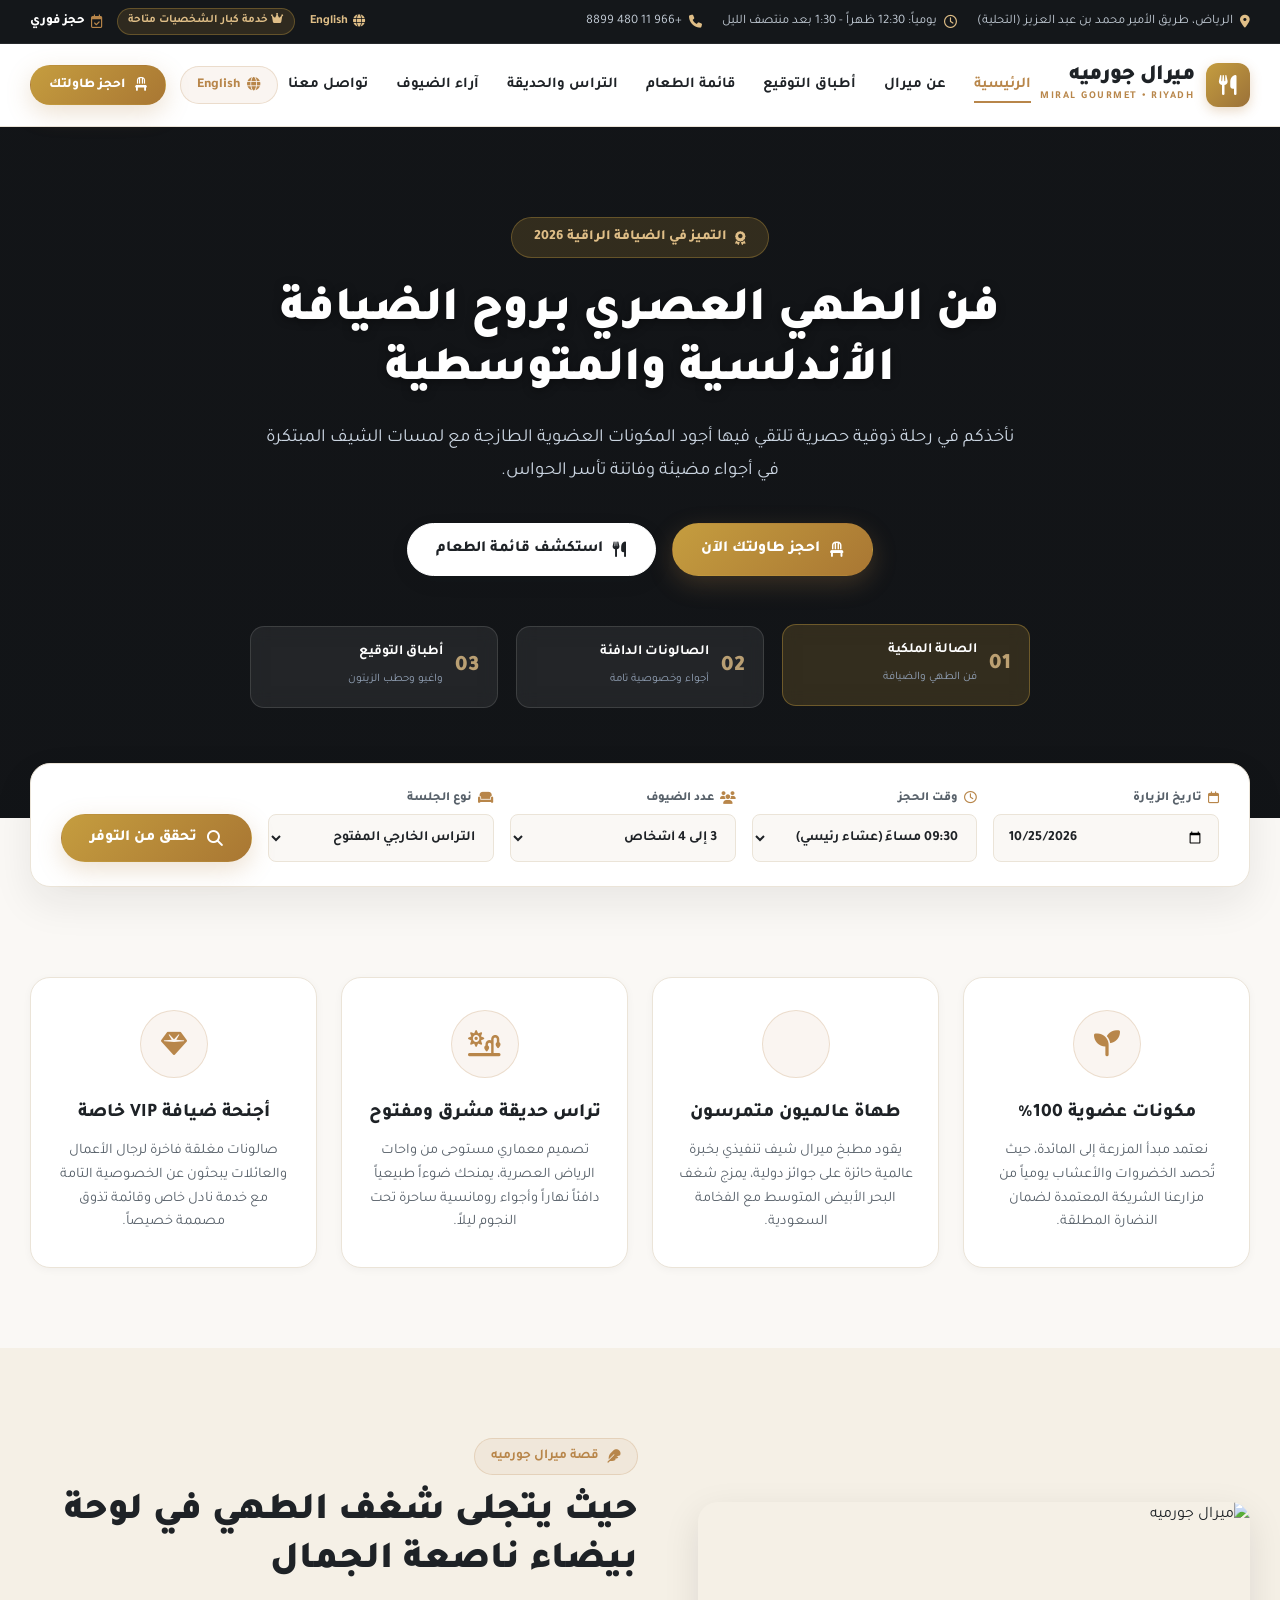
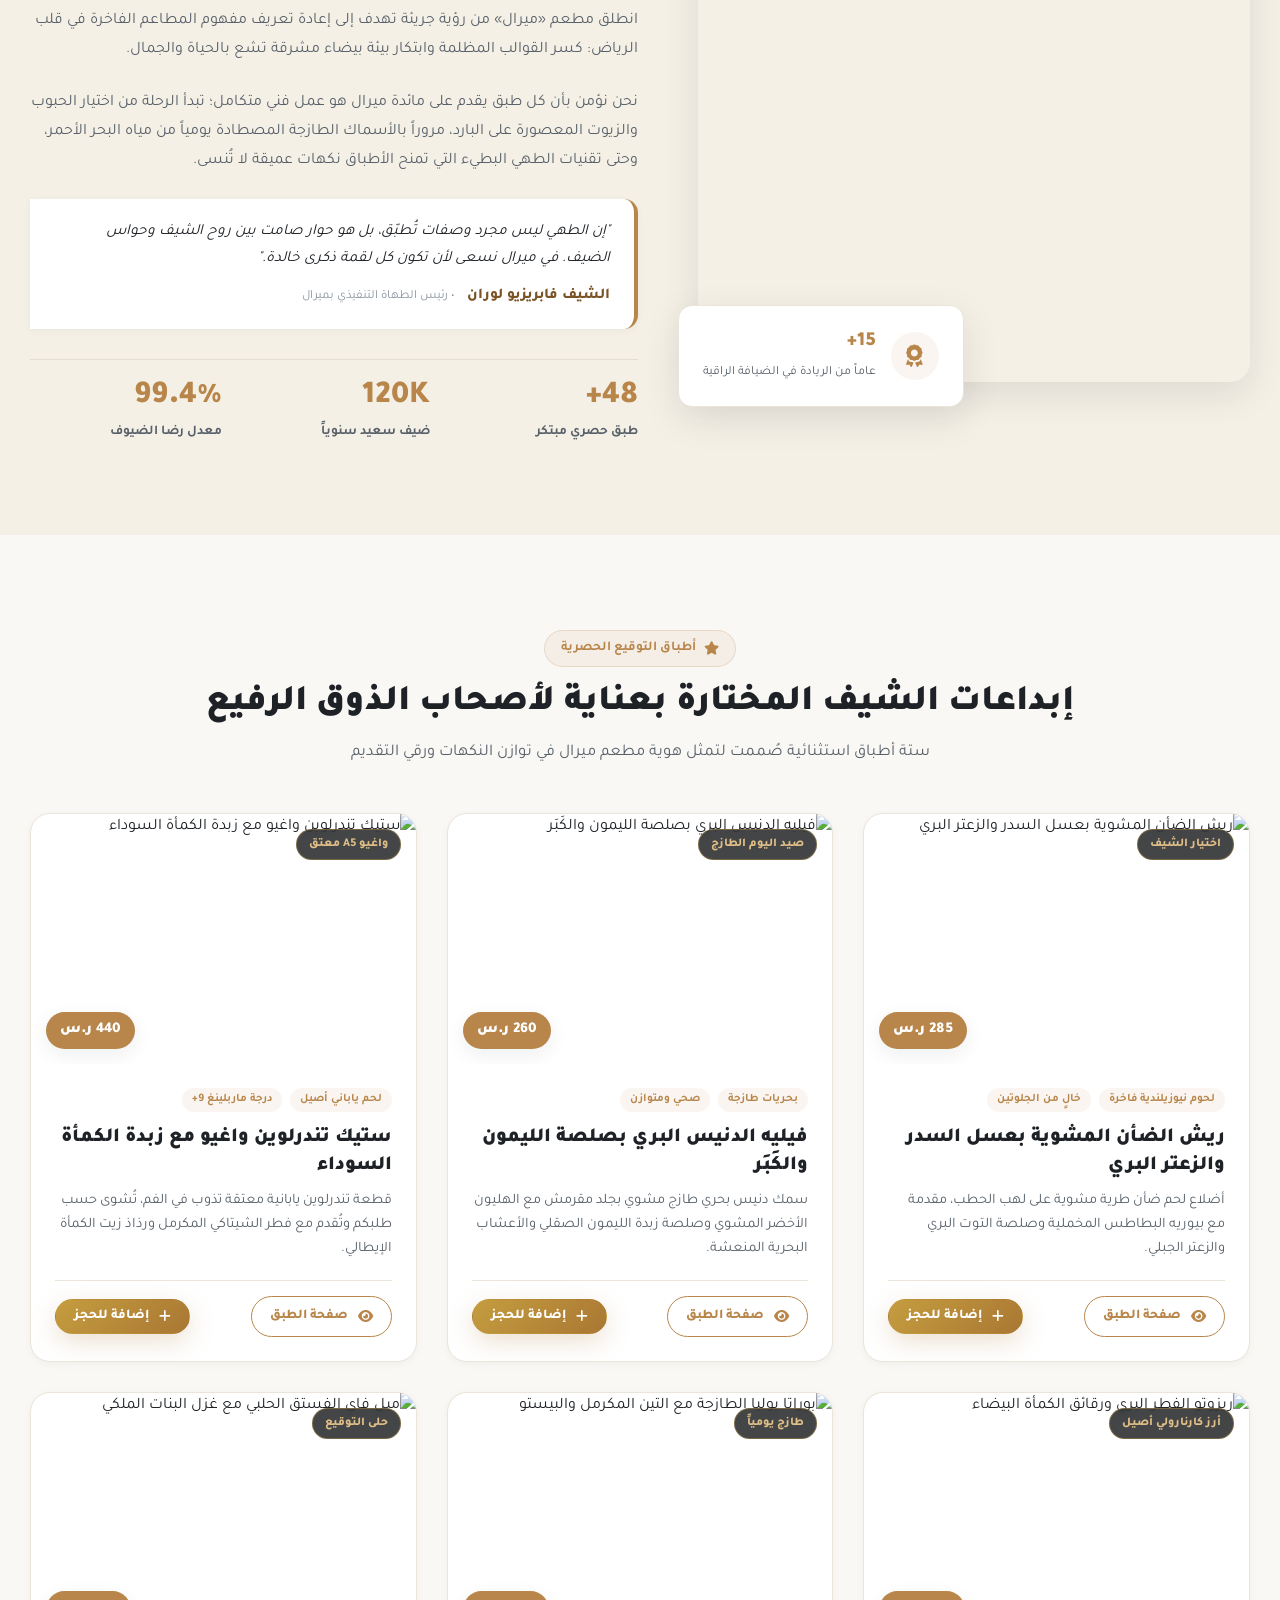
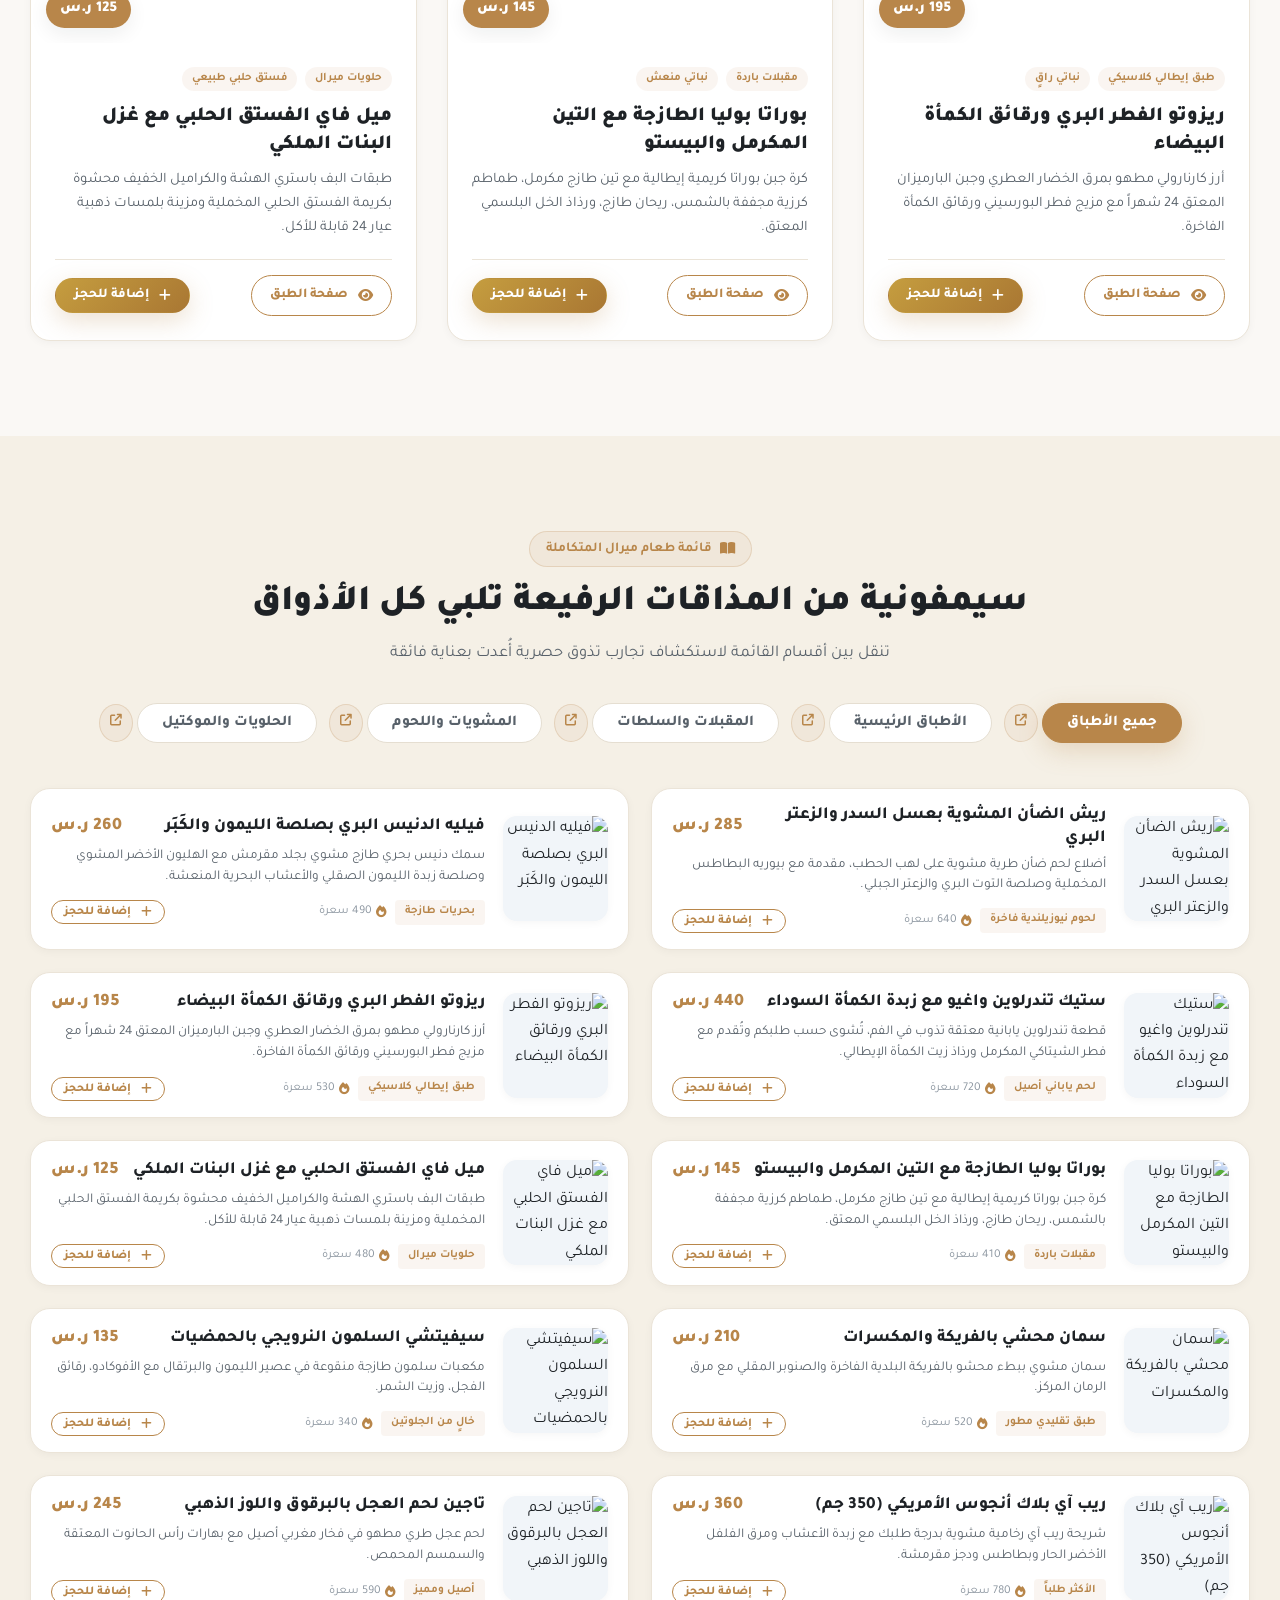
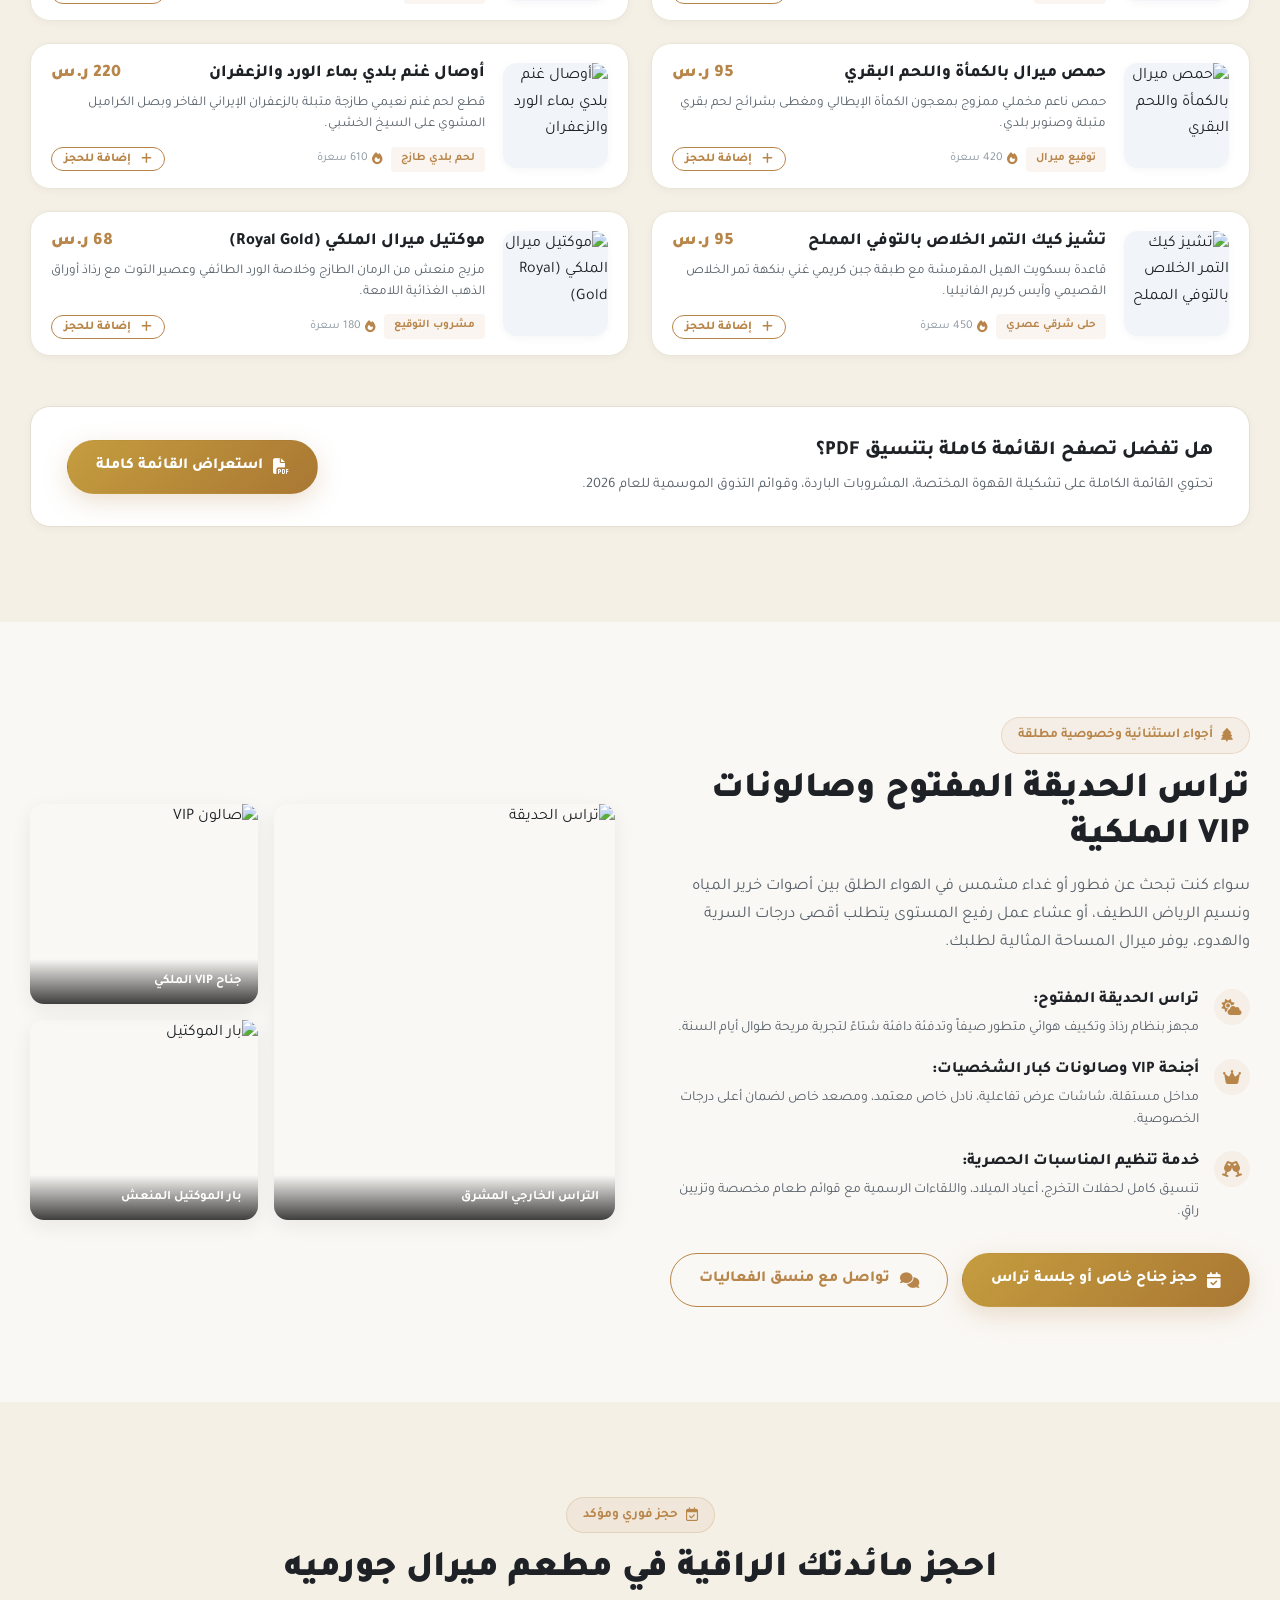
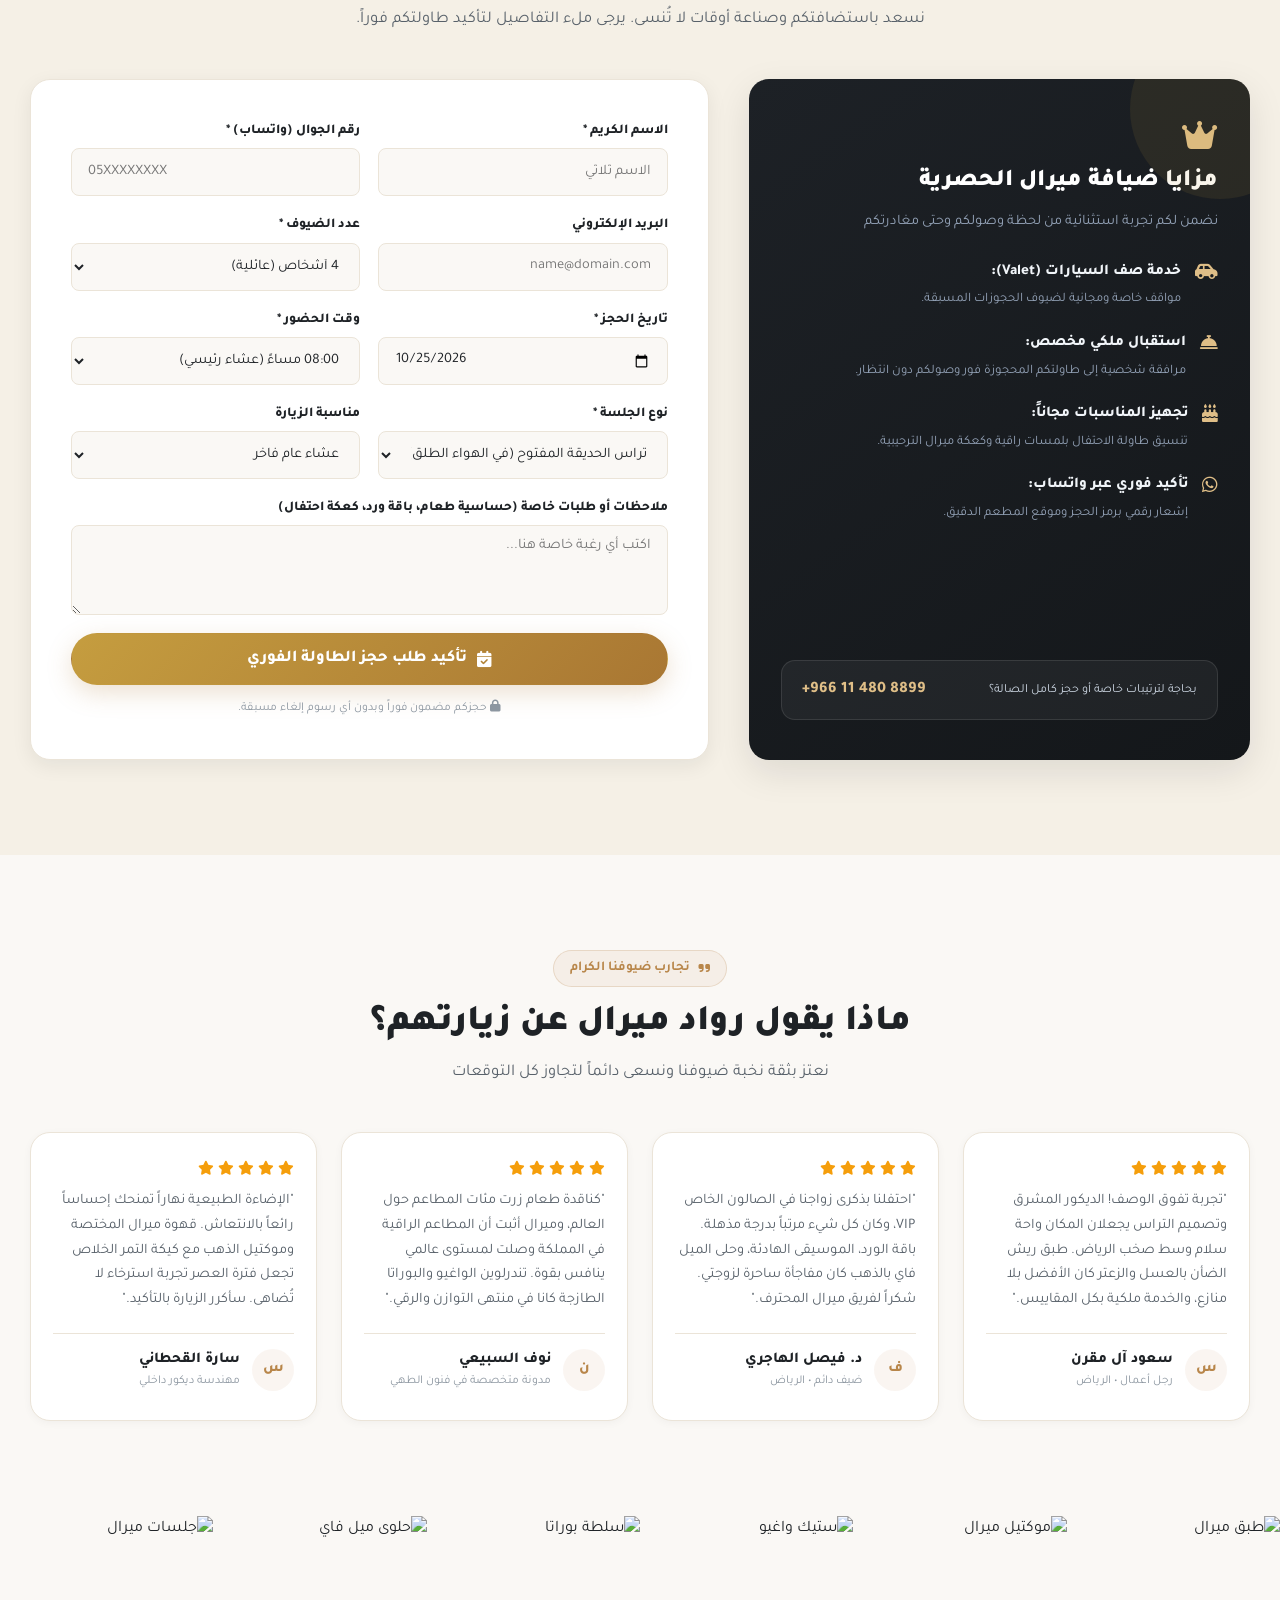
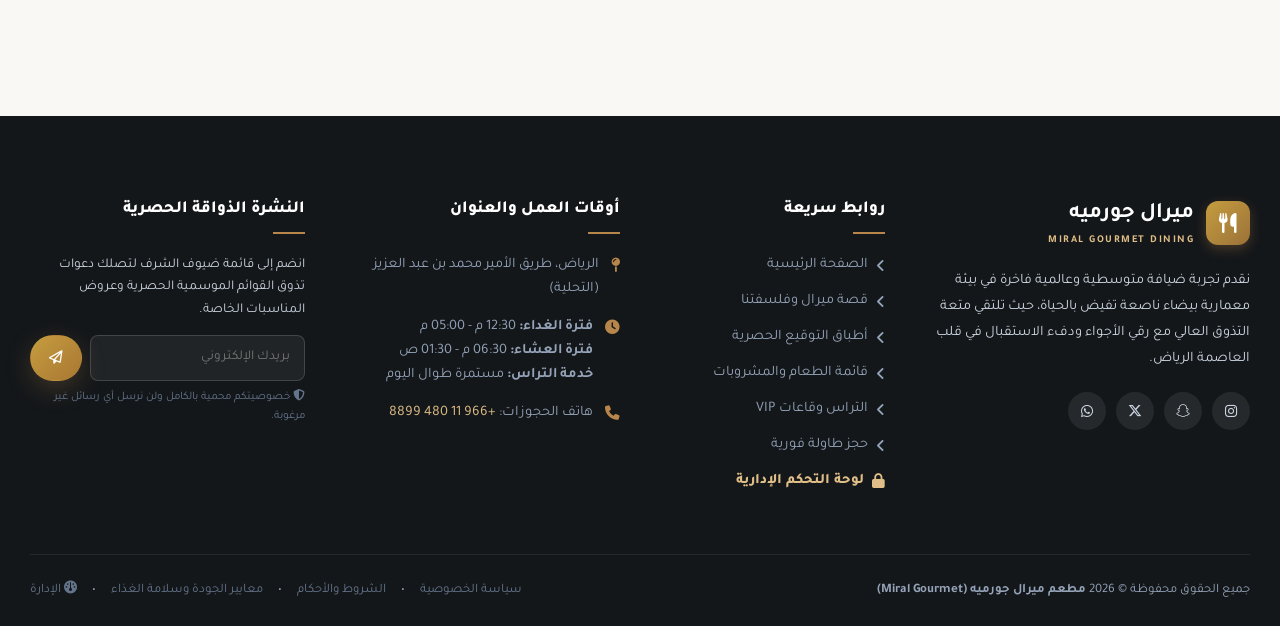
==== commit 5b1b4ab9: "feat: complete English version with language switcher across all pages and dedicated en directory" ====
--- a/index.html
+++ b/index.html
@@ -20,6 +20,7 @@
         <span class="top-info-item"><i class="fa-solid fa-phone"></i> <a href="tel:+966114808899" class="sync-phone">+966 11 480 8899</a></span>
       </div>
       <div class="top-actions">
+        <a href="en/index.html" class="top-lang-link"><i class="fa-solid fa-globe"></i> English</a>
         <span class="vip-badge"><i class="fa-solid fa-crown"></i> خدمة كبار الشخصيات متاحة</span>
         <a href="reservation.html" class="instant-book-link"><i class="fa-regular fa-calendar-check text-gold"></i> حجز فوري</a>
       </div>
@@ -48,6 +49,7 @@
       </nav>
 
       <div class="header-actions">
+        <a href="en/index.html" class="lang-switcher-btn" title="Switch to English"><i class="fa-solid fa-globe"></i> English</a>
         <a href="reservation.html" class="btn btn-primary btn-sm"><i class="fa-solid fa-chair"></i> احجز طاولتك</a>
         <button class="mobile-toggle" onclick="toggleMobileMenu()" aria-label="القائمة">
           <i class="fa-solid fa-bars"></i>
--- a/css/style.css
+++ b/css/style.css
@@ -951,45 +951,70 @@
   gap: 22px;
 }
 
+/* Menu list cards with image thumbnails */
 .menu-list-card {
   background: #ffffff;
   border: 1px solid var(--border-light);
-  border-radius: var(--radius-md);
-  padding: 20px 24px;
-  display: flex;
-  align-items: center;
-  justify-content: space-between;
-  gap: 20px;
+  border-radius: var(--radius-lg);
+  padding: 16px 20px;
+  display: flex;
+  align-items: center;
+  gap: 18px;
   box-shadow: var(--shadow-sm);
   transition: var(--transition);
 }
 
 .menu-list-card:hover {
-  transform: translateY(-3px);
+  transform: translateY(-4px);
   border-color: var(--primary-border);
   box-shadow: var(--shadow-md);
 }
 
+.menu-list-thumb {
+  width: 105px;
+  height: 105px;
+  border-radius: var(--radius-md);
+  overflow: hidden;
+  flex-shrink: 0;
+  box-shadow: var(--shadow-sm);
+  background-color: #f1f5f9;
+}
+
+.menu-list-thumb img {
+  width: 100%;
+  height: 100%;
+  object-fit: cover;
+  transition: transform 0.4s ease;
+}
+
+.menu-list-card:hover .menu-list-thumb img {
+  transform: scale(1.08);
+}
+
 .menu-list-content {
   flex-grow: 1;
+  display: flex;
+  flex-direction: column;
+  gap: 4px;
+  min-width: 0;
 }
 
 .menu-list-header {
   display: flex;
   align-items: center;
   justify-content: space-between;
-  gap: 15px;
-  margin-bottom: 6px;
+  gap: 12px;
 }
 
 .menu-list-title {
-  font-size: 17.5px;
+  font-size: 17px;
   font-weight: 800;
   color: var(--text-main);
+  line-height: 1.35;
 }
 
 .menu-list-price {
-  font-size: 18px;
+  font-size: 17.5px;
   font-weight: 900;
   color: var(--primary);
   white-space: nowrap;
@@ -998,19 +1023,57 @@
 .menu-list-desc {
   font-size: 13.5px;
   color: var(--text-secondary);
-  line-height: 1.6;
-  margin-bottom: 8px;
+  line-height: 1.55;
+}
+
+.menu-list-meta {
+  display: flex;
+  align-items: center;
+  justify-content: space-between;
+  margin-top: 8px;
+  flex-wrap: wrap;
+  gap: 8px;
 }
 
 .menu-list-tag {
   display: inline-block;
-  font-size: 11px;
+  font-size: 11.5px;
   font-weight: 700;
   color: var(--primary);
   background: var(--primary-subtle);
-  padding: 2px 8px;
+  padding: 3px 10px;
   border-radius: 4px;
 }
+
+.menu-list-cal {
+  font-size: 12px;
+  color: var(--text-muted);
+  display: inline-flex;
+  align-items: center;
+  gap: 4px;
+}
+
+.menu-list-cal i {
+  color: var(--primary);
+}
+
+@media (max-width: 640px) {
+  .menu-list-card {
+    padding: 12px;
+    gap: 12px;
+  }
+  .menu-list-thumb {
+    width: 80px;
+    height: 80px;
+  }
+  .menu-list-title {
+    font-size: 15px;
+  }
+  .menu-list-price {
+    font-size: 15px;
+  }
+}
+
 
 .menu-pdf-banner {
   background: #ffffff;
@@ -1740,3 +1803,220 @@
   .form-full { grid-column: span 1; }
   .menu-pdf-banner { flex-direction: column; text-align: center; }
 }
+
+
+/* ==========================================================================
+   CATEGORY & PRODUCT DETAIL PAGES STYLES
+   ========================================================================== */
+
+/* Category Page Grid */
+.category-dishes-grid {
+  display: grid;
+  grid-template-columns: repeat(3, 1fr);
+  gap: 28px;
+}
+
+/* Product Detail Page */
+.product-layout-grid {
+  display: grid;
+  grid-template-columns: 1fr 1.15fr;
+  gap: 45px;
+  align-items: flex-start;
+}
+
+.product-visual {
+  position: sticky;
+  top: 105px;
+}
+
+.product-main-img-box {
+  position: relative;
+  height: 440px;
+  border-radius: var(--radius-lg);
+  overflow: hidden;
+  box-shadow: var(--shadow-lg);
+  border: 1px solid var(--border-light);
+}
+
+.product-main-img {
+  width: 100%;
+  height: 100%;
+  object-fit: cover;
+  transition: transform 0.5s ease;
+}
+
+.product-main-img:hover {
+  transform: scale(1.05);
+}
+
+.product-badge-float {
+  position: absolute;
+  top: 20px;
+  right: 20px;
+  background: rgba(20, 23, 26, 0.85);
+  backdrop-filter: blur(8px);
+  color: #dfbe87;
+  padding: 7px 18px;
+  border-radius: var(--radius-pill);
+  font-size: 13.5px;
+  font-weight: 800;
+  border: 1px solid rgba(197, 157, 63, 0.4);
+}
+
+.product-guarantee-card {
+  margin-top: 20px;
+  background: #ffffff;
+  border: 1px solid var(--border-light);
+  border-radius: var(--radius-md);
+  padding: 18px 22px;
+  display: flex;
+  flex-direction: column;
+  gap: 12px;
+  box-shadow: var(--shadow-sm);
+}
+
+.guarantee-item {
+  display: flex;
+  align-items: center;
+  gap: 12px;
+  font-size: 13.5px;
+  font-weight: 700;
+  color: var(--text-secondary);
+}
+
+/* Product Info Panel */
+.product-info-panel {
+  background: #ffffff;
+  border: 1px solid var(--border-light);
+  border-radius: var(--radius-lg);
+  padding: 38px 34px;
+  box-shadow: var(--shadow-md);
+}
+
+.product-header {
+  margin-bottom: 20px;
+  padding-bottom: 18px;
+  border-bottom: 1px solid var(--border-light);
+}
+
+.product-title {
+  font-size: 30px;
+  font-weight: 900;
+  color: var(--text-main);
+  line-height: 1.3;
+  margin-bottom: 12px;
+}
+
+.product-price-row {
+  display: flex;
+  align-items: baseline;
+  gap: 12px;
+}
+
+.product-price {
+  font-size: 32px;
+  font-weight: 900;
+  color: var(--primary);
+}
+
+.product-tax-note {
+  font-size: 13px;
+  color: var(--text-muted);
+}
+
+.product-desc-box {
+  background: var(--bg-main);
+  border-radius: var(--radius-md);
+  padding: 20px 22px;
+  border: 1px solid var(--border-light);
+  margin-bottom: 24px;
+}
+
+.product-specs-grid {
+  display: grid;
+  grid-template-columns: repeat(3, 1fr);
+  gap: 14px;
+  margin-bottom: 28px;
+}
+
+.spec-card {
+  background: var(--bg-main);
+  border: 1px solid var(--border-light);
+  border-radius: var(--radius-sm);
+  padding: 14px;
+  display: flex;
+  align-items: center;
+  gap: 12px;
+}
+
+.spec-card strong {
+  display: block;
+  font-size: 11.5px;
+  color: var(--text-muted);
+  margin-bottom: 2px;
+}
+
+.spec-card span {
+  font-size: 13.5px;
+  font-weight: 800;
+  color: var(--text-main);
+}
+
+.product-booking-box {
+  background: var(--primary-subtle);
+  border: 1px solid var(--primary-border);
+  border-radius: var(--radius-md);
+  padding: 26px;
+}
+
+@media (max-width: 900px) {
+  .product-layout-grid { grid-template-columns: 1fr; }
+  .product-visual { position: static; }
+  .category-dishes-grid { grid-template-columns: repeat(2, 1fr); }
+  .product-specs-grid { grid-template-columns: 1fr; }
+}
+
+@media (max-width: 600px) {
+  .category-dishes-grid { grid-template-columns: 1fr; }
+  .product-main-img-box { height: 300px; }
+  .product-info-panel { padding: 22px 18px; }
+  .product-title { font-size: 24px; }
+}
+
+
+/* Language Switcher Button */
+.lang-switcher-btn {
+  display: inline-flex;
+  align-items: center;
+  gap: 7px;
+  padding: 7px 16px;
+  border-radius: var(--radius-pill);
+  background: var(--primary-subtle);
+  border: 1px solid var(--primary-border);
+  color: var(--primary);
+  font-size: 13.5px;
+  font-weight: 800;
+  text-decoration: none;
+  transition: var(--transition);
+}
+
+.lang-switcher-btn:hover {
+  background: var(--primary);
+  color: #ffffff;
+  transform: translateY(-2px);
+  box-shadow: 0 4px 14px rgba(184, 134, 74, 0.3);
+}
+
+.top-lang-link {
+  color: #dfbe87;
+  font-weight: 700;
+  font-size: 12.5px;
+  display: inline-flex;
+  align-items: center;
+  gap: 5px;
+  transition: var(--transition);
+}
+
+.top-lang-link:hover {
+  color: #ffffff;
+}
